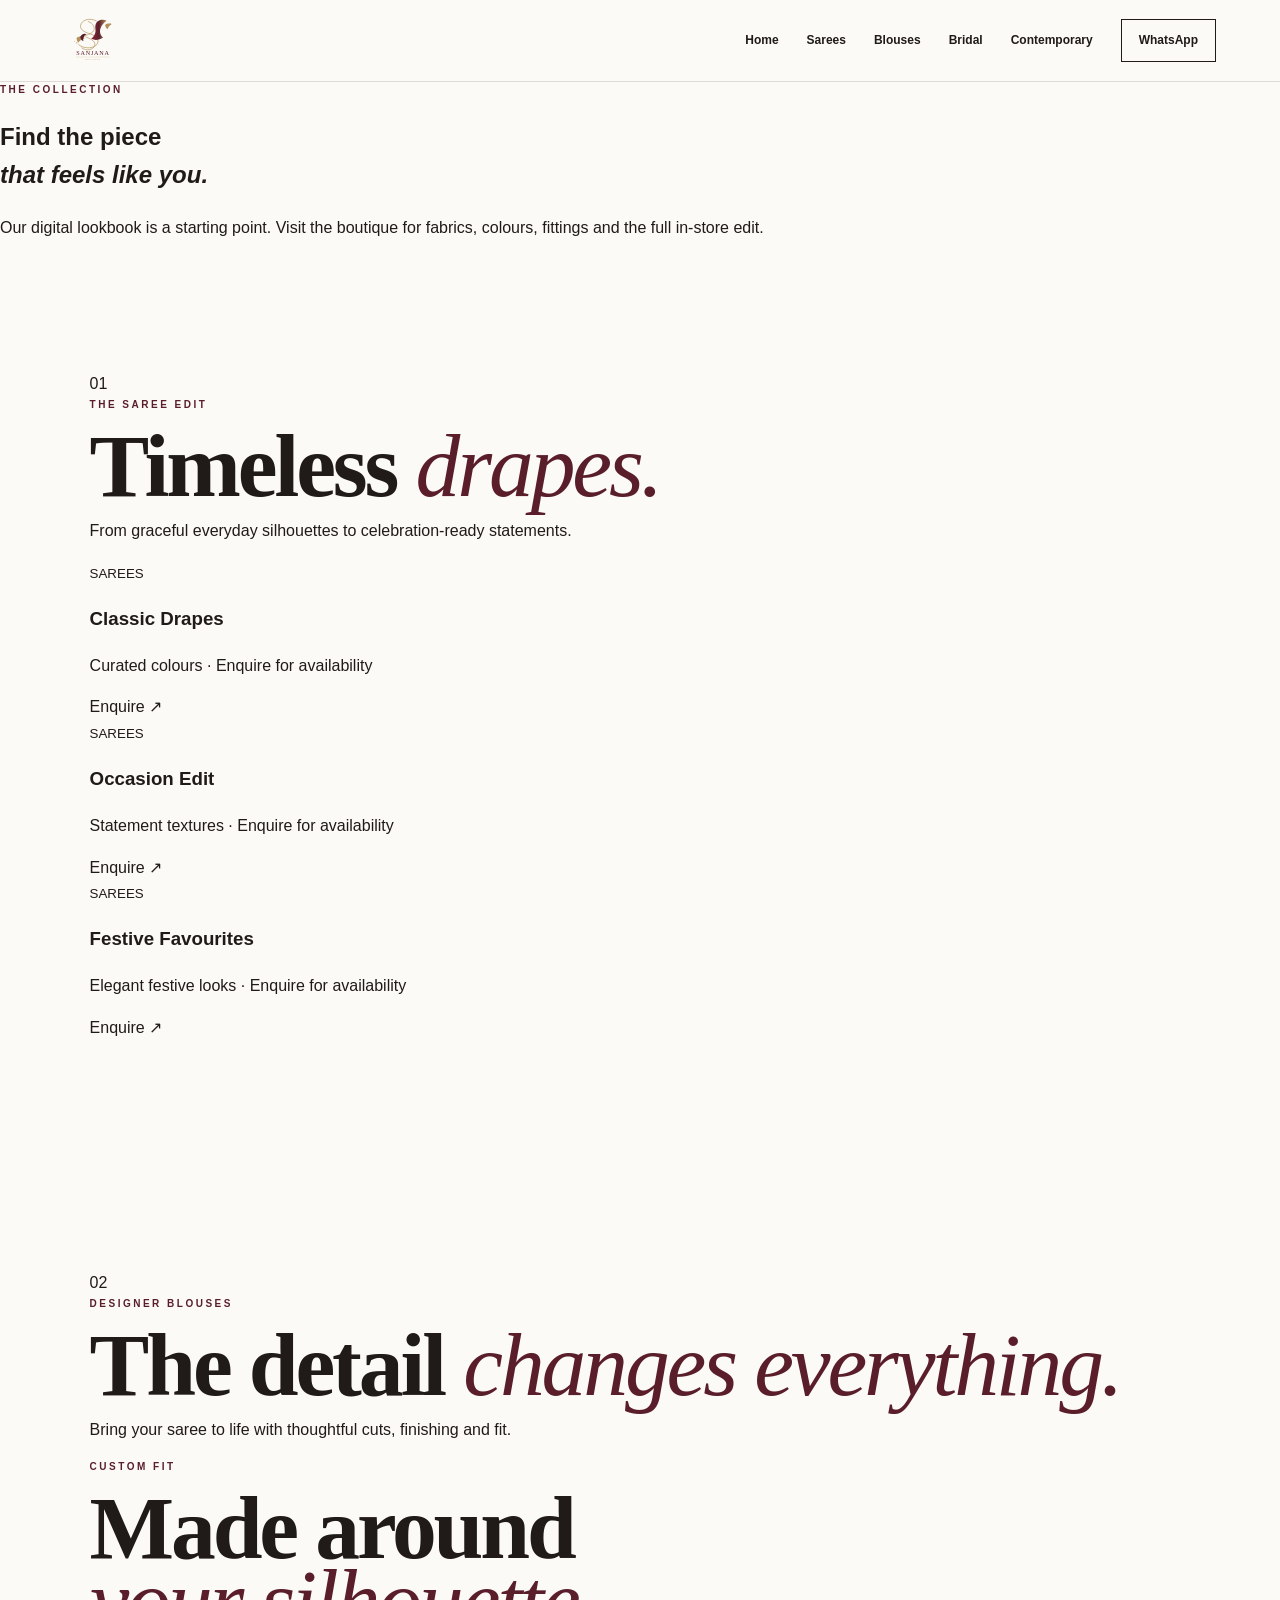
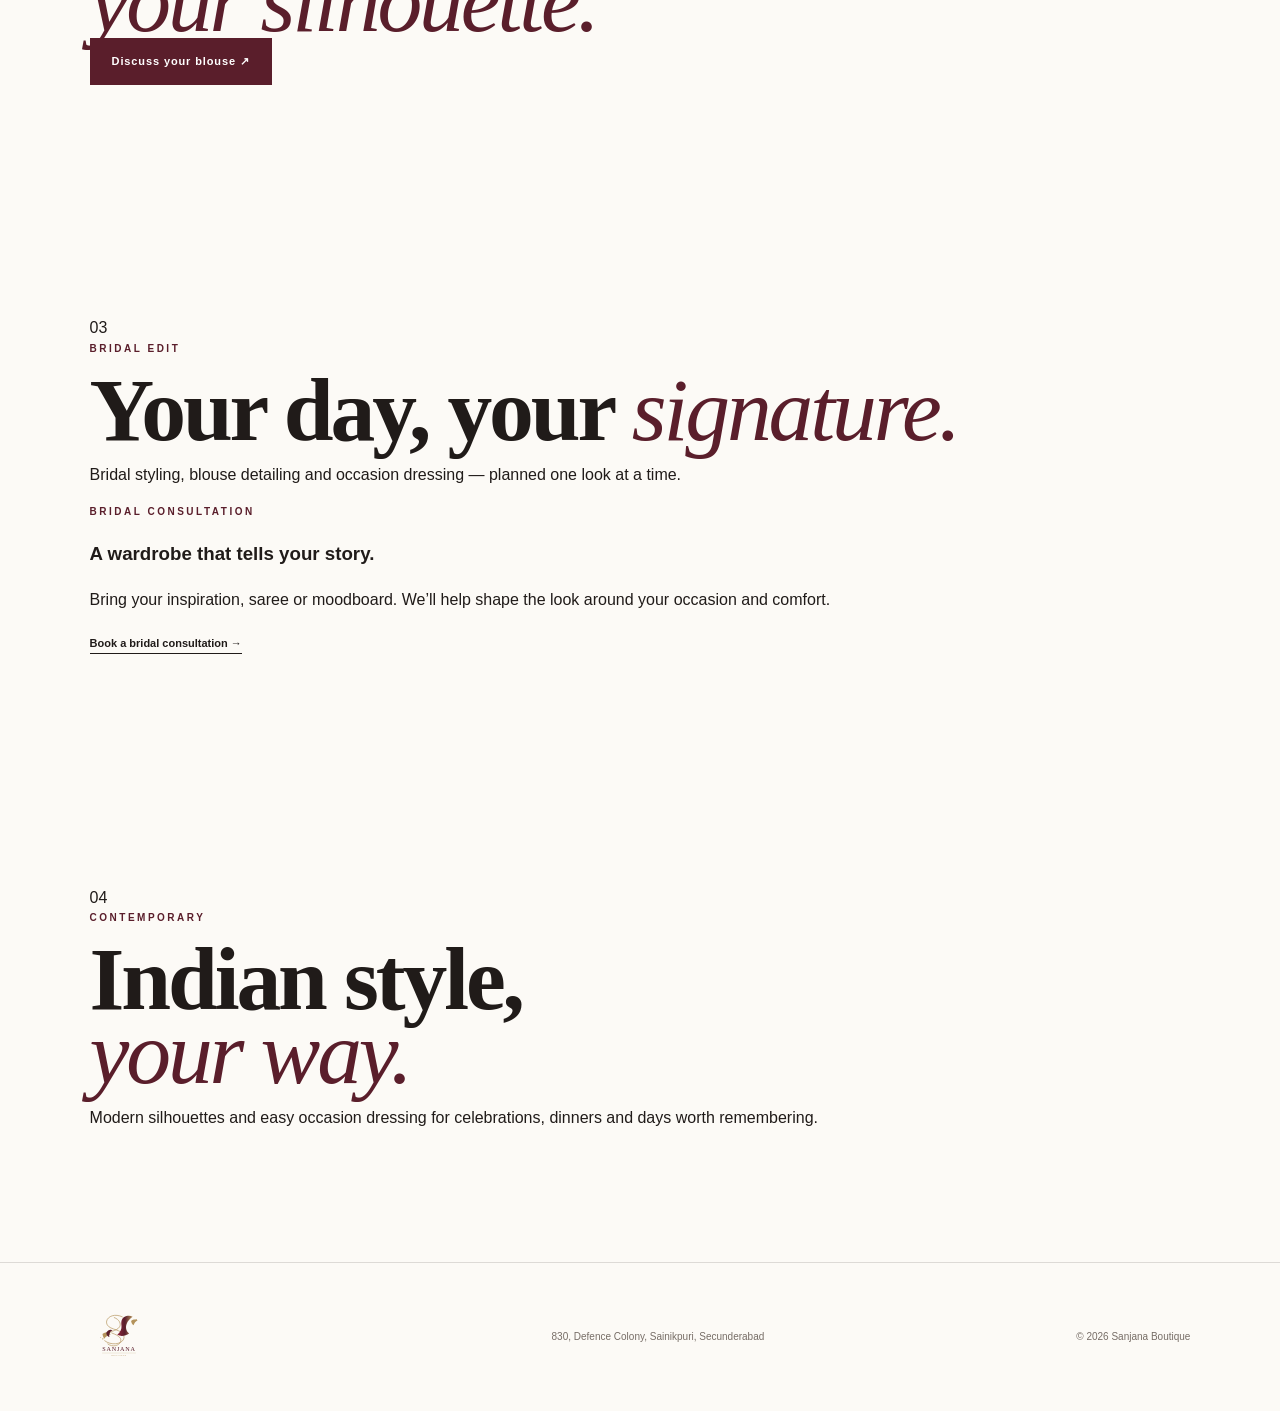
==== collections.html @ 06085d57 "Add Sanjana Boutique collections.html" ====
<!doctype html><html lang="en"><head><meta charset="UTF-8"><meta name="viewport" content="width=device-width,initial-scale=1"><meta name="description" content="Explore the Sanjana Boutique collection — sarees, designer blouses, bridal edits and contemporary Indian fashion in Sainikpuri, Secunderabad."><title>Collections | Sanjana Boutique</title><link rel="stylesheet" href="style.css"></head><body>
<header class="site-header"><a class="brand" href="index.html"><img class="brand-logo" src="assets/sanjana-logo.svg" alt="Sanjana Boutique logo"></a><button class="menu-toggle" aria-label="Open menu" aria-expanded="false"><span></span><span></span></button><nav class="nav"><a href="index.html">Home</a><a href="#sarees">Sarees</a><a href="#blouses">Blouses</a><a href="#bridal">Bridal</a><a href="#contemporary">Contemporary</a><a class="nav-cta" href="index.html#contact">WhatsApp</a></nav></header>
<main><section class="page-hero"><p class="eyebrow">THE COLLECTION</p><h1>Find the piece<br><em>that feels like you.</em></h1><p>Our digital lookbook is a starting point. Visit the boutique for fabrics, colours, fittings and the full in-store edit.</p></section>
<section class="catalog-section section" id="sarees"><div class="catalog-heading"><span>01</span><div><p class="eyebrow">THE SAREE EDIT</p><h2>Timeless <em>drapes.</em></h2><p>From graceful everyday silhouettes to celebration-ready statements.</p></div></div><div class="product-grid"><article class="product-card visual-1"><div class="product-art"></div><div><small>SAREES</small><h3>Classic Drapes</h3><p>Curated colours · Enquire for availability</p></div><a href="https://wa.me/917989575937?text=Hi%20Sanjana%20Boutique%2C%20I%27d%20like%20to%20explore%20the%20saree%20collection." target="_blank">Enquire ↗</a></article><article class="product-card visual-2"><div class="product-art"></div><div><small>SAREES</small><h3>Occasion Edit</h3><p>Statement textures · Enquire for availability</p></div><a href="https://wa.me/917989575937?text=Hi%20Sanjana%20Boutique%2C%20I%27d%20like%20to%20explore%20the%20occasion%20saree%20collection." target="_blank">Enquire ↗</a></article><article class="product-card visual-3"><div class="product-art"></div><div><small>SAREES</small><h3>Festive Favourites</h3><p>Elegant festive looks · Enquire for availability</p></div><a href="https://wa.me/917989575937?text=Hi%20Sanjana%20Boutique%2C%20I%27d%20like%20to%20explore%20festive%20sarees." target="_blank">Enquire ↗</a></article></div></section>
<section class="catalog-section section alt" id="blouses"><div class="catalog-heading"><span>02</span><div><p class="eyebrow">DESIGNER BLOUSES</p><h2>The detail <em>changes everything.</em></h2><p>Bring your saree to life with thoughtful cuts, finishing and fit.</p></div></div><div class="feature-banner blouse-banner"><div><p class="eyebrow">CUSTOM FIT</p><h2>Made around<br><em>your silhouette.</em></h2><a class="button button-dark" href="https://wa.me/917989575937?text=Hi%20Sanjana%20Boutique%2C%20I%27d%20like%20to%20discuss%20a%20custom%20blouse." target="_blank">Discuss your blouse ↗</a></div></div></section>
<section class="catalog-section section" id="bridal"><div class="catalog-heading"><span>03</span><div><p class="eyebrow">BRIDAL EDIT</p><h2>Your day, your <em>signature.</em></h2><p>Bridal styling, blouse detailing and occasion dressing — planned one look at a time.</p></div></div><div class="bridal-panel"><div class="bridal-copy"><p class="eyebrow">BRIDAL CONSULTATION</p><h3>A wardrobe that tells your story.</h3><p>Bring your inspiration, saree or moodboard. We’ll help shape the look around your occasion and comfort.</p><a class="text-link" href="https://wa.me/917989575937?text=Hi%20Sanjana%20Boutique%2C%20I%27d%20like%20to%20book%20a%20bridal%20consultation." target="_blank">Book a bridal consultation →</a></div><div class="bridal-art"></div></div></section>
<section class="catalog-section section alt" id="contemporary"><div class="catalog-heading"><span>04</span><div><p class="eyebrow">CONTEMPORARY</p><h2>Indian style,<br><em>your way.</em></h2><p>Modern silhouettes and easy occasion dressing for celebrations, dinners and days worth remembering.</p></div></div></section></main>
<footer><div class="brand footer-brand"><img class="brand-logo" src="assets/sanjana-logo.svg" alt="Sanjana Boutique"></div><p>830, Defence Colony, Sainikpuri, Secunderabad</p><span>© 2026 Sanjana Boutique</span></footer><script src="script.js"></script></body></html>
---- style.css ----
:root{--ivory:#f7f1e8;--paper:#fcfaf6;--wine:#5a1e2b;--wine2:#7b3040;--ink:#201b19;--muted:#766d66;--gold:#b4935b;--line:rgba(32,27,25,.14);--serif:"Cormorant Garamond",Georgia,serif;--sans:"DM Sans",Arial,sans-serif}*{box-sizing:border-box}html{scroll-behavior:smooth}body{margin:0;background:var(--paper);color:var(--ink);font-family:var(--sans);line-height:1.6}a{text-decoration:none;color:inherit}.site-header{height:82px;padding:0 5vw;display:flex;align-items:center;justify-content:space-between;background:rgba(252,250,246,.94);border-bottom:1px solid var(--line);position:sticky;top:0;z-index:20;backdrop-filter:blur(14px)}.brand{display:flex;align-items:center;gap:11px}.brand-mark{width:39px;height:39px;border:1px solid var(--gold);border-radius:50%;display:grid;place-items:center;color:var(--wine);font:700 25px var(--serif);font-style:italic}.brand strong{display:block;font:700 23px var(--serif);line-height:.8}.brand small{display:block;letter-spacing:.27em;font-size:7px;margin-top:7px}.nav{display:flex;align-items:center;gap:28px;font-size:12px;font-weight:600}.nav a{transition:.2s}.nav a:hover{color:var(--wine2)}.nav-cta{border:1px solid var(--ink);padding:11px 17px}.menu-toggle{display:none;border:0;background:none}.hero{min-height:calc(100vh - 82px);padding:7vh 7vw;display:grid;grid-template-columns:1.02fr .98fr;align-items:center;gap:4vw;background:var(--ivory)}.eyebrow{font-size:10px;letter-spacing:.25em;font-weight:600;color:var(--wine);margin:0 0 16px}.hero h1,h2{font:600 clamp(55px,7vw,94px)/.82 var(--serif);letter-spacing:-.035em;margin:0}.hero h1 em,h2 em{color:var(--wine);font-weight:500}.hero-text{max-width:550px;color:var(--muted);font-size:15px;margin:30px 0}.hero-actions{display:flex;align-items:center;gap:27px}.button{display:inline-flex;align-items:center;justify-content:center;gap:20px;padding:15px 22px;font-size:11px;font-weight:600;letter-spacing:.08em}.button-dark{background:var(--wine);color:#fff}.button-light{background:#fff;color:var(--wine)}.text-link{font-size:11px;font-weight:600;border-bottom:1px solid var(--ink);padding-bottom:4px}.hero-art{height:min(680px,72vh);position:relative;display:grid;place-items:center}.arch{height:92%;width:min(430px,76%);background:linear-gradient(150deg,#d7c0a4,#eee1d0 55%,#a88067);border-radius:220px 220px 0 0;position:relative;overflow:hidden;box-shadow:0 35px 60px rgba(65,42,32,.14)}.arch-glow{position:absolute;inset:8% 10% 0;background:radial-gradient(circle at 50% 30%,#fff7ed,transparent 54%);opacity:.7}.fabric{position:absolute;bottom:-10%;width:65%;height:78%;border-radius:50% 50% 0 0;transform:rotate(10deg);opacity:.9}.fabric-one{left:-12%;background:linear-gradient(120deg,#63212e,#a34e5c 55%,#c48c75)}.fabric-two{right:-12%;background:linear-gradient(120deg,#d4ad65,#f2dfb4 48%,#a87948);transform:rotate(-12deg)}.flower{position:absolute;top:16%;left:47%;color:#fff8ed;font-size:40px;opacity:.7}.art-note{position:absolute;bottom:8%;right:0;font:italic 25px var(--serif);color:var(--wine);line-height:1.05}.marquee{height:58px;background:var(--wine);color:#f8efe4;display:flex;justify-content:center;align-items:center;gap:25px;font-size:9px;letter-spacing:.24em}.marquee i{color:var(--gold);font-style:normal}.section{padding:115px 7vw}.section-head{display:flex;justify-content:space-between;align-items:end;gap:60px;margin-bottom:52px}.section-head h2{font-size:clamp(50px,6vw,78px)}.section-intro{max-width:380px;color:var(--muted);font-size:13px;margin:0}.collection-grid{display:grid;grid-template-columns:1.2fr .8fr;grid-auto-rows:310px;gap:18px}.collection-card{position:relative;overflow:hidden;padding:29px;color:#fff;display:flex;align-items:end;justify-content:space-between;background-size:cover;isolation:isolate}.collection-card:before{content:"";position:absolute;inset:0;background:linear-gradient(0deg,rgba(25,16,13,.65),transparent 70%);z-index:-1}.collection-card:after{content:"";position:absolute;inset:0;z-index:-2;transition:transform .5s}.collection-card:hover:after{transform:scale(1.04)}.card-saree{grid-row:span 2;background:#b99d82}.card-saree:after{background:radial-gradient(circle at 50% 40%,#dbc6a9,#80614e 80%)}.card-blouse{background:#75404a}.card-blouse:after{background:linear-gradient(145deg,#a97968,#542631)}.card-bridal{background:#b68a4f}.card-bridal:after{background:radial-gradient(circle at 60% 30%,#e5c886,#876037)}.card-modern{background:#4c4742}.card-modern:after{background:linear-gradient(135deg,#81766b,#292522)}.collection-card span{font-size:9px;letter-spacing:.2em;opacity:.8}.collection-card h3{font:600 40px var(--serif);margin:8px 0 0}.collection-card p{font-size:11px;margin:0;opacity:.8}.collection-card b{font:400 24px var(--serif)}.story{background:var(--ivory);display:grid;grid-template-columns:1fr 1fr;gap:10vw;align-items:center}.story-visual{height:560px;display:grid;place-items:center}.story-frame{width:76%;height:88%;border:1px solid var(--gold);background:linear-gradient(145deg,#d2b79b,#f1e1ce 55%,#8e6957);position:relative;display:grid;place-items:center;box-shadow:20px 25px 0 rgba(90,30,43,.07)}.story-frame span{font:italic 130px var(--serif);color:rgba(255,255,255,.72)}.story-frame small{position:absolute;bottom:20px;letter-spacing:.22em;font-size:7px}.story-copy p:not(.eyebrow){color:var(--muted);font-size:14px;max-width:500px}.story-copy .text-link{display:inline-block;margin-top:18px}.services{background:var(--paper)}.service-grid{display:grid;grid-template-columns:repeat(3,1fr);border-top:1px solid var(--line)}.service-grid article{padding:36px 30px 20px 0;border-right:1px solid var(--line);min-height:260px}.service-grid article:not(:first-child){padding-left:30px}.service-grid article:last-child{border-right:0}.service-grid span{font-size:9px;letter-spacing:.2em;color:var(--gold)}.service-grid h3{font:600 35px var(--serif);margin:30px 0 12px}.service-grid p{color:var(--muted);font-size:13px;max-width:330px}.gallery{background:var(--ivory)}.gallery-grid{display:grid;grid-template-columns:1.15fr .85fr .85fr;grid-template-rows:245px 245px;gap:15px}.gallery-tile{position:relative;display:flex;align-items:end;padding:24px;color:#fff;overflow:hidden}.gallery-tile:before{content:"";position:absolute;inset:0;transition:transform .6s}.gallery-tile:hover:before{transform:scale(1.05)}.gallery-tile span{position:relative;z-index:1;font:600 25px/.9 var(--serif);letter-spacing:.03em}.tall{grid-row:span 2;background:#a7886c}.tall:before{background:linear-gradient(145deg,#bfa78e,#674e42)}.warm{background:#a66d59}.warm:before{background:radial-gradient(circle at 65% 25%,#d9bca3,#7b493f)}.dark{background:#51443e}.dark:before{background:linear-gradient(135deg,#85766b,#292521)}.light{background:#cbbca4}.light:before{background:linear-gradient(135deg,#eee1ce,#9d8067)}.contact{background:var(--wine);color:#fff}.contact-inner{display:grid;grid-template-columns:1fr 1fr;gap:12vw}.contact h2 em{color:#d8b878}.contact .eyebrow{color:#d8b878}.contact-copy{max-width:460px;color:rgba(255,255,255,.7);font-size:14px;margin-top:30px}.contact-details{border-top:1px solid rgba(255,255,255,.25)}.contact-details>div{padding:20px 0;border-bottom:1px solid rgba(255,255,255,.18)}.contact-details small{display:block;color:#d8b878;font-size:8px;letter-spacing:.2em;margin-bottom:5px}.contact-details a,.contact-details p{font-size:14px;margin:0}.contact-details .button{margin-top:28px}footer{padding:45px 7vw;display:flex;align-items:center;justify-content:space-between;gap:20px;border-top:1px solid var(--line);font-size:10px;color:var(--muted)}footer p{margin:0}.footer-brand{color:var(--ink)}@media(max-width:800px){.site-header{height:70px}.menu-toggle{display:flex;flex-direction:column;gap:5px}.menu-toggle span{width:24px;height:1px;background:var(--ink)}.nav{position:absolute;top:70px;left:0;right:0;padding:22px 7vw;display:none;flex-direction:column;align-items:flex-start;background:var(--paper);border-bottom:1px solid var(--line)}.nav.open{display:flex}.hero{grid-template-columns:1fr;padding:65px 7vw 40px;min-height:auto}.hero h1{font-size:59px}.hero-art{height:470px}.arch{height:95%;width:75%}.section{padding:78px 7vw}.section-head{display:block;margin-bottom:35px}.section-intro{margin-top:20px}.collection-grid{grid-template-columns:1fr;grid-auto-rows:290px}.card-saree{grid-row:span 1}.story{grid-template-columns:1fr;gap:35px}.story-visual{height:410px}.story-frame{height:90%}.service-grid{grid-template-columns:1fr}.service-grid article,.service-grid article:not(:first-child){padding:28px 0;border-right:0;border-bottom:1px solid var(--line)}.gallery-grid{grid-template-columns:1fr 1fr;grid-template-rows:220px 220px}.tall{grid-row:span 2}.contact-inner{grid-template-columns:1fr;gap:45px}.marquee{overflow:hidden;white-space:nowrap;justify-content:flex-start;padding-left:7vw}.marquee span:nth-of-type(n+2),.marquee i:nth-of-type(n+2){display:none}footer{flex-direction:column;align-items:flex-start}}.brand-logo{width:150px;height:58px;object-fit:contain;object-position:left center}.map-link{display:inline-block;margin-top:8px;color:#d8b878!important;font-size:11px!important}.contact-details p{line-height:1.8}@media(max-width:800px){.brand-logo{width:130px;height:52px}}
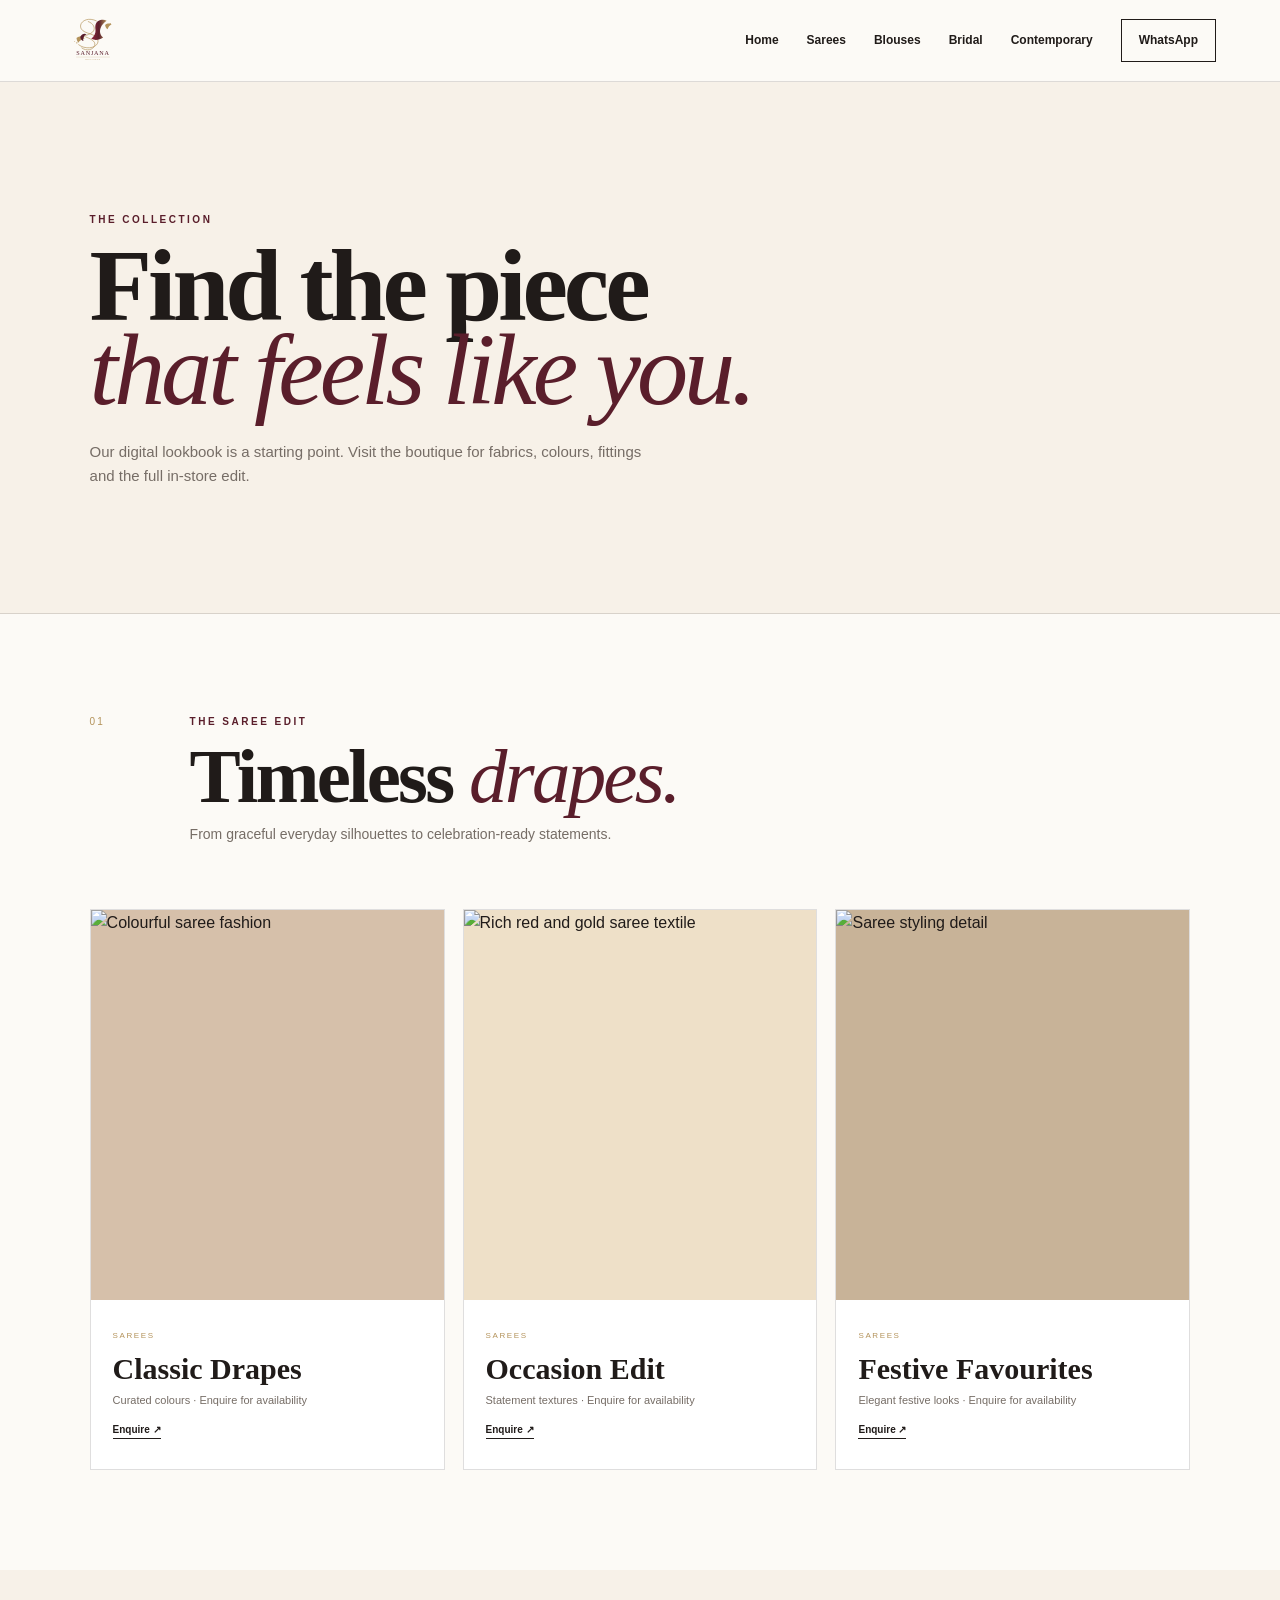
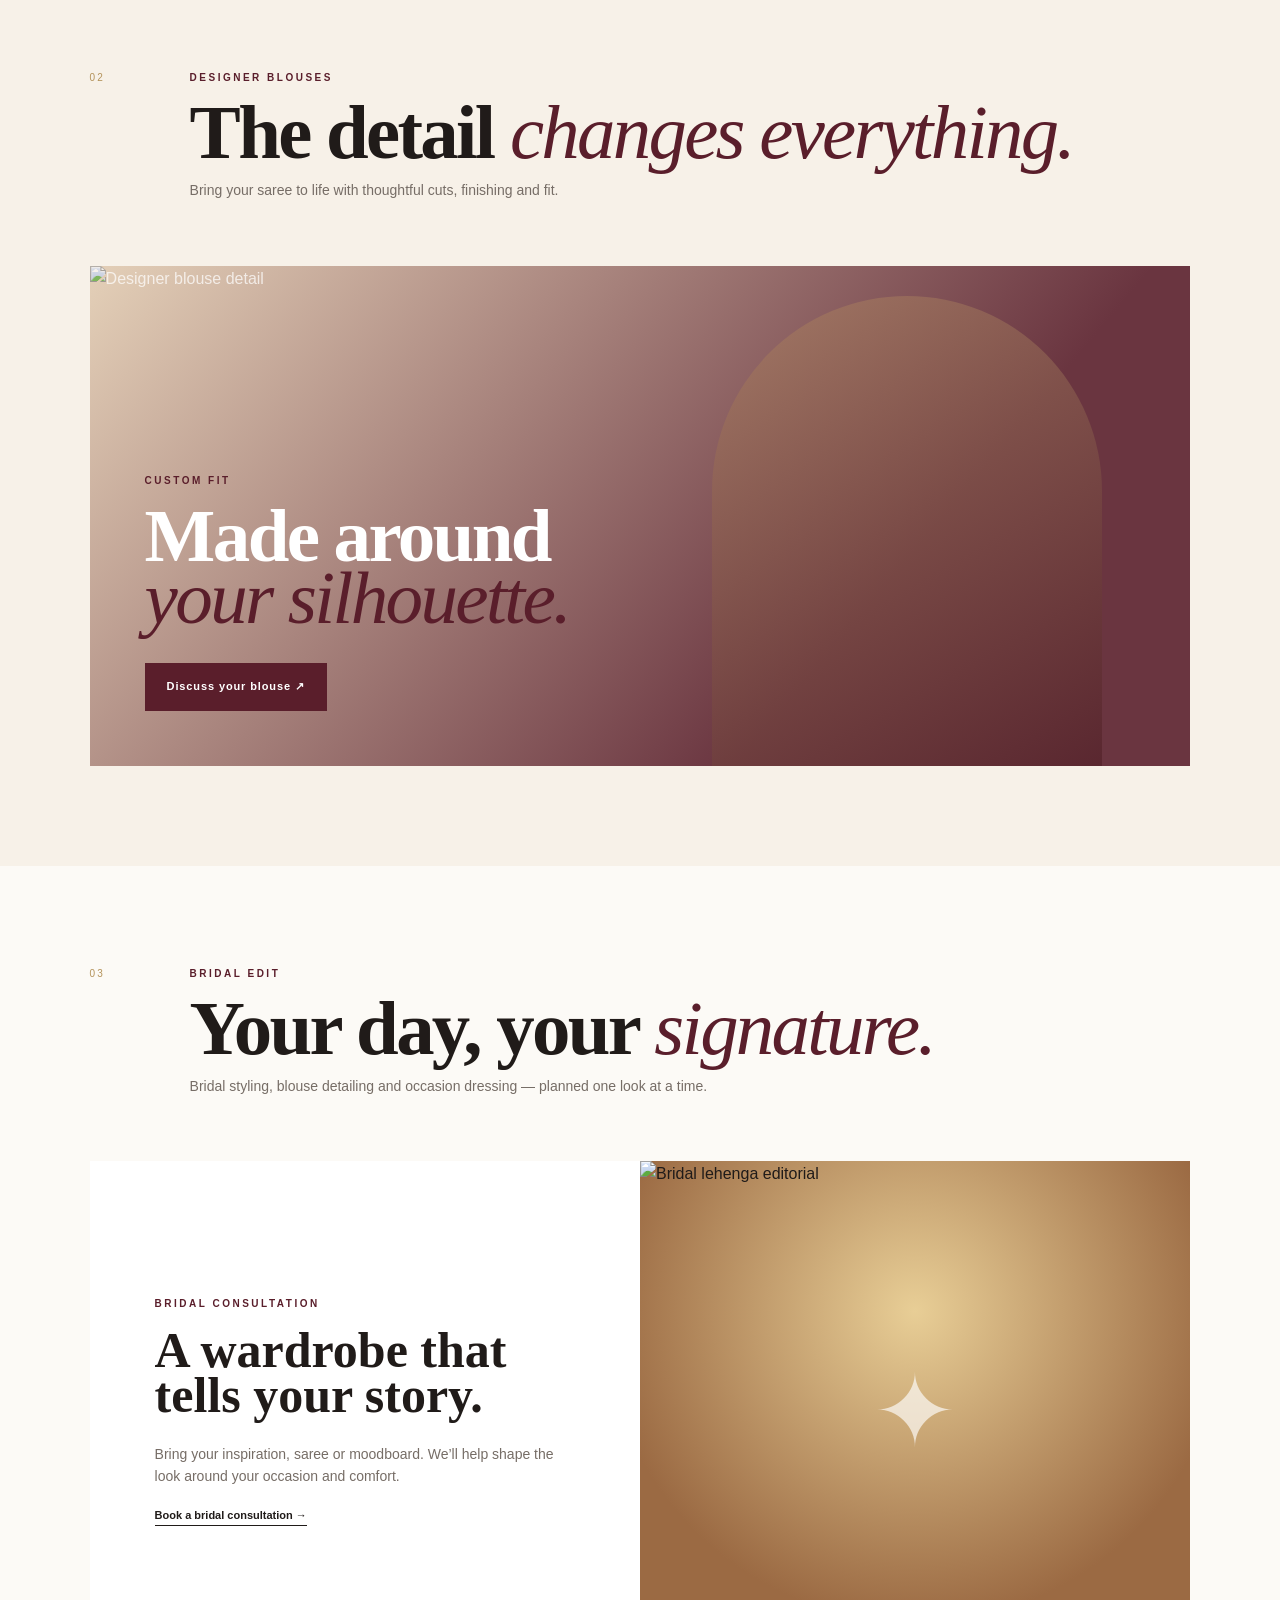
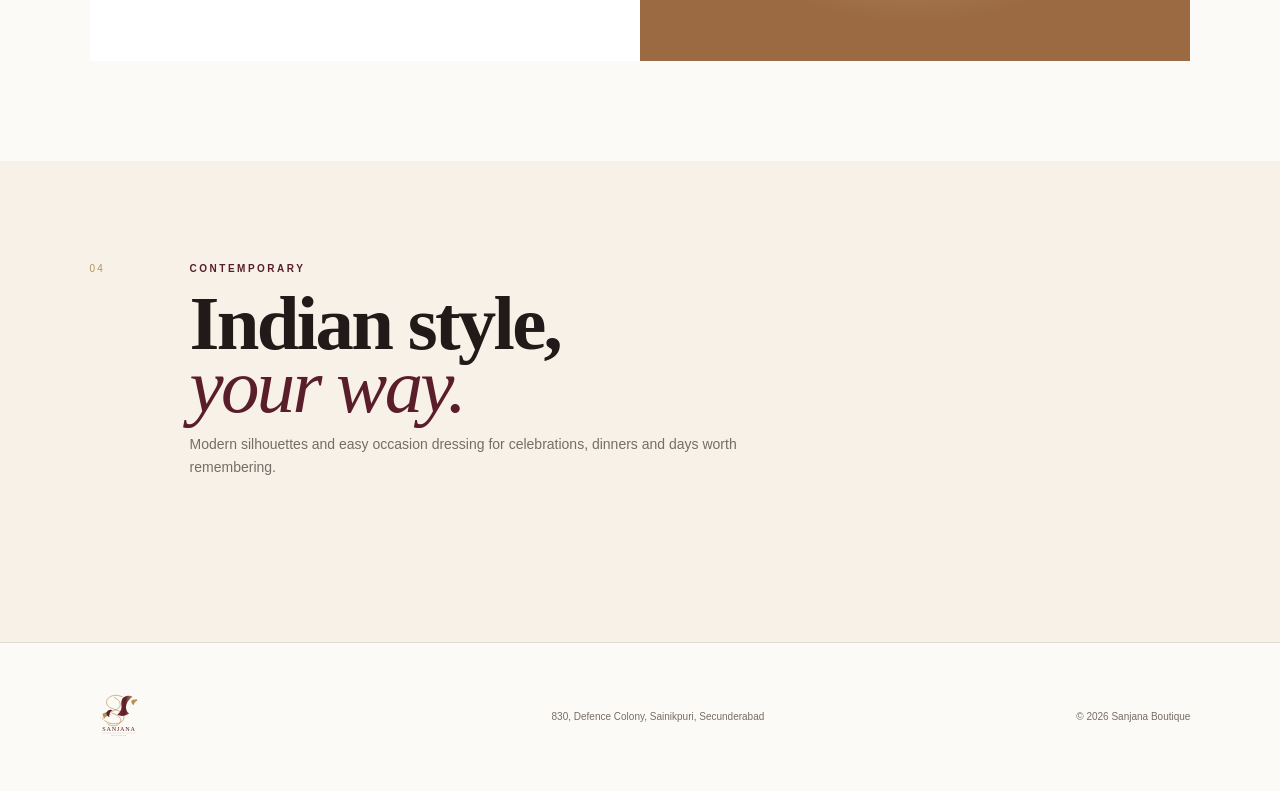
==== commit df4bfcd2: "Add real fashion imagery to collections" ====
--- a/collections.html
+++ b/collections.html
@@ -1,8 +1,8 @@
-<!doctype html><html lang="en"><head><meta charset="UTF-8"><meta name="viewport" content="width=device-width,initial-scale=1"><meta name="description" content="Explore the Sanjana Boutique collection — sarees, designer blouses, bridal edits and contemporary Indian fashion in Sainikpuri, Secunderabad."><title>Collections | Sanjana Boutique</title><link rel="stylesheet" href="style.css"></head><body>
+<!doctype html><html lang="en"><head><meta charset="UTF-8"><meta name="viewport" content="width=device-width,initial-scale=1"><meta name="description" content="Explore the Sanjana Boutique collection — sarees, designer blouses, bridal edits and contemporary Indian fashion in Sainikpuri, Secunderabad."><title>Collections | Sanjana Boutique</title><link rel="icon" href="assets/favicon.svg" type="image/svg+xml"><meta property="og:image" content="https://1996kadalijohn.github.io/sanjana-boutique/assets/og-image.svg"><link rel="stylesheet" href="style.css"></head><body>
 <header class="site-header"><a class="brand" href="index.html"><img class="brand-logo" src="assets/sanjana-logo.svg" alt="Sanjana Boutique logo"></a><button class="menu-toggle" aria-label="Open menu" aria-expanded="false"><span></span><span></span></button><nav class="nav"><a href="index.html">Home</a><a href="#sarees">Sarees</a><a href="#blouses">Blouses</a><a href="#bridal">Bridal</a><a href="#contemporary">Contemporary</a><a class="nav-cta" href="index.html#contact">WhatsApp</a></nav></header>
 <main><section class="page-hero"><p class="eyebrow">THE COLLECTION</p><h1>Find the piece<br><em>that feels like you.</em></h1><p>Our digital lookbook is a starting point. Visit the boutique for fabrics, colours, fittings and the full in-store edit.</p></section>
-<section class="catalog-section section" id="sarees"><div class="catalog-heading"><span>01</span><div><p class="eyebrow">THE SAREE EDIT</p><h2>Timeless <em>drapes.</em></h2><p>From graceful everyday silhouettes to celebration-ready statements.</p></div></div><div class="product-grid"><article class="product-card visual-1"><div class="product-art"></div><div><small>SAREES</small><h3>Classic Drapes</h3><p>Curated colours · Enquire for availability</p></div><a href="https://wa.me/917989575937?text=Hi%20Sanjana%20Boutique%2C%20I%27d%20like%20to%20explore%20the%20saree%20collection." target="_blank">Enquire ↗</a></article><article class="product-card visual-2"><div class="product-art"></div><div><small>SAREES</small><h3>Occasion Edit</h3><p>Statement textures · Enquire for availability</p></div><a href="https://wa.me/917989575937?text=Hi%20Sanjana%20Boutique%2C%20I%27d%20like%20to%20explore%20the%20occasion%20saree%20collection." target="_blank">Enquire ↗</a></article><article class="product-card visual-3"><div class="product-art"></div><div><small>SAREES</small><h3>Festive Favourites</h3><p>Elegant festive looks · Enquire for availability</p></div><a href="https://wa.me/917989575937?text=Hi%20Sanjana%20Boutique%2C%20I%27d%20like%20to%20explore%20festive%20sarees." target="_blank">Enquire ↗</a></article></div></section>
-<section class="catalog-section section alt" id="blouses"><div class="catalog-heading"><span>02</span><div><p class="eyebrow">DESIGNER BLOUSES</p><h2>The detail <em>changes everything.</em></h2><p>Bring your saree to life with thoughtful cuts, finishing and fit.</p></div></div><div class="feature-banner blouse-banner"><div><p class="eyebrow">CUSTOM FIT</p><h2>Made around<br><em>your silhouette.</em></h2><a class="button button-dark" href="https://wa.me/917989575937?text=Hi%20Sanjana%20Boutique%2C%20I%27d%20like%20to%20discuss%20a%20custom%20blouse." target="_blank">Discuss your blouse ↗</a></div></div></section>
-<section class="catalog-section section" id="bridal"><div class="catalog-heading"><span>03</span><div><p class="eyebrow">BRIDAL EDIT</p><h2>Your day, your <em>signature.</em></h2><p>Bridal styling, blouse detailing and occasion dressing — planned one look at a time.</p></div></div><div class="bridal-panel"><div class="bridal-copy"><p class="eyebrow">BRIDAL CONSULTATION</p><h3>A wardrobe that tells your story.</h3><p>Bring your inspiration, saree or moodboard. We’ll help shape the look around your occasion and comfort.</p><a class="text-link" href="https://wa.me/917989575937?text=Hi%20Sanjana%20Boutique%2C%20I%27d%20like%20to%20book%20a%20bridal%20consultation." target="_blank">Book a bridal consultation →</a></div><div class="bridal-art"></div></div></section>
+<section class="catalog-section section" id="sarees"><div class="catalog-heading"><span>01</span><div><p class="eyebrow">THE SAREE EDIT</p><h2>Timeless <em>drapes.</em></h2><p>From graceful everyday silhouettes to celebration-ready statements.</p></div></div><div class="product-grid"><article class="product-card visual-1"><div class="product-art"><img src="https://images.pexels.com/photos/35399676/pexels-photo-35399676.jpeg?cs=srgb&dl=pexels-hitesh-kasat-2158472306-35399676.jpg&fm=jpg" alt="Colourful saree fashion" loading="lazy"></div><div><small>SAREES</small><h3>Classic Drapes</h3><p>Curated colours · Enquire for availability</p></div><a href="https://wa.me/917989575937?text=Hi%20Sanjana%20Boutique%2C%20I%27d%20like%20to%20explore%20the%20saree%20collection." target="_blank">Enquire ↗</a></article><article class="product-card visual-2"><div class="product-art"><img src="https://images.pexels.com/photos/5439054/pexels-photo-5439054.jpeg?cs=srgb&dl=pexels-atulchoudharya9-5439054.jpg&fm=jpg" alt="Rich red and gold saree textile" loading="lazy"></div><div><small>SAREES</small><h3>Occasion Edit</h3><p>Statement textures · Enquire for availability</p></div><a href="https://wa.me/917989575937?text=Hi%20Sanjana%20Boutique%2C%20I%27d%20like%20to%20explore%20the%20occasion%20saree%20collection." target="_blank">Enquire ↗</a></article><article class="product-card visual-3"><div class="product-art"><img src="https://images.pexels.com/photos/28752502/pexels-photo-28752502.jpeg?cs=srgb&dl=pexels-adarsh-mp-28752502.jpg&fm=jpg" alt="Saree styling detail" loading="lazy"></div><div><small>SAREES</small><h3>Festive Favourites</h3><p>Elegant festive looks · Enquire for availability</p></div><a href="https://wa.me/917989575937?text=Hi%20Sanjana%20Boutique%2C%20I%27d%20like%20to%20explore%20festive%20sarees." target="_blank">Enquire ↗</a></article></div></section>
+<section class="catalog-section section alt" id="blouses"><div class="catalog-heading"><span>02</span><div><p class="eyebrow">DESIGNER BLOUSES</p><h2>The detail <em>changes everything.</em></h2><p>Bring your saree to life with thoughtful cuts, finishing and fit.</p></div></div><div class="feature-banner blouse-banner"><img class="feature-photo" src="https://images.pexels.com/photos/35399684/pexels-photo-35399684.jpeg?cs=srgb&dl=pexels-hitesh-kasat-2158472306-35399684.jpg&fm=jpg" alt="Designer blouse detail" loading="lazy"><div><p class="eyebrow">CUSTOM FIT</p><h2>Made around<br><em>your silhouette.</em></h2><a class="button button-dark" href="https://wa.me/917989575937?text=Hi%20Sanjana%20Boutique%2C%20I%27d%20like%20to%20discuss%20a%20custom%20blouse." target="_blank">Discuss your blouse ↗</a></div></div></section>
+<section class="catalog-section section" id="bridal"><div class="catalog-heading"><span>03</span><div><p class="eyebrow">BRIDAL EDIT</p><h2>Your day, your <em>signature.</em></h2><p>Bridal styling, blouse detailing and occasion dressing — planned one look at a time.</p></div></div><div class="bridal-panel"><div class="bridal-copy"><p class="eyebrow">BRIDAL CONSULTATION</p><h3>A wardrobe that tells your story.</h3><p>Bring your inspiration, saree or moodboard. We’ll help shape the look around your occasion and comfort.</p><a class="text-link" href="https://wa.me/917989575937?text=Hi%20Sanjana%20Boutique%2C%20I%27d%20like%20to%20book%20a%20bridal%20consultation." target="_blank">Book a bridal consultation →</a></div><div class="bridal-art"><img src="https://images.pexels.com/photos/38857427/pexels-photo-38857427.jpeg?cs=srgb&dl=pexels-photo-angle-2153348026-38857427.jpg&fm=jpg" alt="Bridal lehenga editorial" loading="lazy"></div></div></section>
 <section class="catalog-section section alt" id="contemporary"><div class="catalog-heading"><span>04</span><div><p class="eyebrow">CONTEMPORARY</p><h2>Indian style,<br><em>your way.</em></h2><p>Modern silhouettes and easy occasion dressing for celebrations, dinners and days worth remembering.</p></div></div></section></main>
-<footer><div class="brand footer-brand"><img class="brand-logo" src="assets/sanjana-logo.svg" alt="Sanjana Boutique"></div><p>830, Defence Colony, Sainikpuri, Secunderabad</p><span>© 2026 Sanjana Boutique</span></footer><script src="script.js"></script></body></html>+<footer><div class="brand footer-brand"><img class="brand-logo" src="assets/sanjana-logo.svg" alt="Sanjana Boutique"></div><p>830, Defence Colony, Sainikpuri, Secunderabad</p><span>© 2026 Sanjana Boutique</span></footer><script src="script.js"></script></body></html><style>.product-art img,.feature-photo,.bridal-art img{width:100%;height:100%;object-fit:cover;display:block}.product-art:after{display:none}.feature-photo{position:absolute;inset:0;opacity:.72}.feature-banner:after{z-index:1}.feature-banner>div{z-index:2}.bridal-art img{min-height:100%;filter:saturate(.9)}.bridal-art:after{z-index:2}</style>
--- a/style.css
+++ b/style.css
@@ -1 +1,5 @@
-:root{--ivory:#f7f1e8;--paper:#fcfaf6;--wine:#5a1e2b;--wine2:#7b3040;--ink:#201b19;--muted:#766d66;--gold:#b4935b;--line:rgba(32,27,25,.14);--serif:"Cormorant Garamond",Georgia,serif;--sans:"DM Sans",Arial,sans-serif}*{box-sizing:border-box}html{scroll-behavior:smooth}body{margin:0;background:var(--paper);color:var(--ink);font-family:var(--sans);line-height:1.6}a{text-decoration:none;color:inherit}.site-header{height:82px;padding:0 5vw;display:flex;align-items:center;justify-content:space-between;background:rgba(252,250,246,.94);border-bottom:1px solid var(--line);position:sticky;top:0;z-index:20;backdrop-filter:blur(14px)}.brand{display:flex;align-items:center;gap:11px}.brand-mark{width:39px;height:39px;border:1px solid var(--gold);border-radius:50%;display:grid;place-items:center;color:var(--wine);font:700 25px var(--serif);font-style:italic}.brand strong{display:block;font:700 23px var(--serif);line-height:.8}.brand small{display:block;letter-spacing:.27em;font-size:7px;margin-top:7px}.nav{display:flex;align-items:center;gap:28px;font-size:12px;font-weight:600}.nav a{transition:.2s}.nav a:hover{color:var(--wine2)}.nav-cta{border:1px solid var(--ink);padding:11px 17px}.menu-toggle{display:none;border:0;background:none}.hero{min-height:calc(100vh - 82px);padding:7vh 7vw;display:grid;grid-template-columns:1.02fr .98fr;align-items:center;gap:4vw;background:var(--ivory)}.eyebrow{font-size:10px;letter-spacing:.25em;font-weight:600;color:var(--wine);margin:0 0 16px}.hero h1,h2{font:600 clamp(55px,7vw,94px)/.82 var(--serif);letter-spacing:-.035em;margin:0}.hero h1 em,h2 em{color:var(--wine);font-weight:500}.hero-text{max-width:550px;color:var(--muted);font-size:15px;margin:30px 0}.hero-actions{display:flex;align-items:center;gap:27px}.button{display:inline-flex;align-items:center;justify-content:center;gap:20px;padding:15px 22px;font-size:11px;font-weight:600;letter-spacing:.08em}.button-dark{background:var(--wine);color:#fff}.button-light{background:#fff;color:var(--wine)}.text-link{font-size:11px;font-weight:600;border-bottom:1px solid var(--ink);padding-bottom:4px}.hero-art{height:min(680px,72vh);position:relative;display:grid;place-items:center}.arch{height:92%;width:min(430px,76%);background:linear-gradient(150deg,#d7c0a4,#eee1d0 55%,#a88067);border-radius:220px 220px 0 0;position:relative;overflow:hidden;box-shadow:0 35px 60px rgba(65,42,32,.14)}.arch-glow{position:absolute;inset:8% 10% 0;background:radial-gradient(circle at 50% 30%,#fff7ed,transparent 54%);opacity:.7}.fabric{position:absolute;bottom:-10%;width:65%;height:78%;border-radius:50% 50% 0 0;transform:rotate(10deg);opacity:.9}.fabric-one{left:-12%;background:linear-gradient(120deg,#63212e,#a34e5c 55%,#c48c75)}.fabric-two{right:-12%;background:linear-gradient(120deg,#d4ad65,#f2dfb4 48%,#a87948);transform:rotate(-12deg)}.flower{position:absolute;top:16%;left:47%;color:#fff8ed;font-size:40px;opacity:.7}.art-note{position:absolute;bottom:8%;right:0;font:italic 25px var(--serif);color:var(--wine);line-height:1.05}.marquee{height:58px;background:var(--wine);color:#f8efe4;display:flex;justify-content:center;align-items:center;gap:25px;font-size:9px;letter-spacing:.24em}.marquee i{color:var(--gold);font-style:normal}.section{padding:115px 7vw}.section-head{display:flex;justify-content:space-between;align-items:end;gap:60px;margin-bottom:52px}.section-head h2{font-size:clamp(50px,6vw,78px)}.section-intro{max-width:380px;color:var(--muted);font-size:13px;margin:0}.collection-grid{display:grid;grid-template-columns:1.2fr .8fr;grid-auto-rows:310px;gap:18px}.collection-card{position:relative;overflow:hidden;padding:29px;color:#fff;display:flex;align-items:end;justify-content:space-between;background-size:cover;isolation:isolate}.collection-card:before{content:"";position:absolute;inset:0;background:linear-gradient(0deg,rgba(25,16,13,.65),transparent 70%);z-index:-1}.collection-card:after{content:"";position:absolute;inset:0;z-index:-2;transition:transform .5s}.collection-card:hover:after{transform:scale(1.04)}.card-saree{grid-row:span 2;background:#b99d82}.card-saree:after{background:radial-gradient(circle at 50% 40%,#dbc6a9,#80614e 80%)}.card-blouse{background:#75404a}.card-blouse:after{background:linear-gradient(145deg,#a97968,#542631)}.card-bridal{background:#b68a4f}.card-bridal:after{background:radial-gradient(circle at 60% 30%,#e5c886,#876037)}.card-modern{background:#4c4742}.card-modern:after{background:linear-gradient(135deg,#81766b,#292522)}.collection-card span{font-size:9px;letter-spacing:.2em;opacity:.8}.collection-card h3{font:600 40px var(--serif);margin:8px 0 0}.collection-card p{font-size:11px;margin:0;opacity:.8}.collection-card b{font:400 24px var(--serif)}.story{background:var(--ivory);display:grid;grid-template-columns:1fr 1fr;gap:10vw;align-items:center}.story-visual{height:560px;display:grid;place-items:center}.story-frame{width:76%;height:88%;border:1px solid var(--gold);background:linear-gradient(145deg,#d2b79b,#f1e1ce 55%,#8e6957);position:relative;display:grid;place-items:center;box-shadow:20px 25px 0 rgba(90,30,43,.07)}.story-frame span{font:italic 130px var(--serif);color:rgba(255,255,255,.72)}.story-frame small{position:absolute;bottom:20px;letter-spacing:.22em;font-size:7px}.story-copy p:not(.eyebrow){color:var(--muted);font-size:14px;max-width:500px}.story-copy .text-link{display:inline-block;margin-top:18px}.services{background:var(--paper)}.service-grid{display:grid;grid-template-columns:repeat(3,1fr);border-top:1px solid var(--line)}.service-grid article{padding:36px 30px 20px 0;border-right:1px solid var(--line);min-height:260px}.service-grid article:not(:first-child){padding-left:30px}.service-grid article:last-child{border-right:0}.service-grid span{font-size:9px;letter-spacing:.2em;color:var(--gold)}.service-grid h3{font:600 35px var(--serif);margin:30px 0 12px}.service-grid p{color:var(--muted);font-size:13px;max-width:330px}.gallery{background:var(--ivory)}.gallery-grid{display:grid;grid-template-columns:1.15fr .85fr .85fr;grid-template-rows:245px 245px;gap:15px}.gallery-tile{position:relative;display:flex;align-items:end;padding:24px;color:#fff;overflow:hidden}.gallery-tile:before{content:"";position:absolute;inset:0;transition:transform .6s}.gallery-tile:hover:before{transform:scale(1.05)}.gallery-tile span{position:relative;z-index:1;font:600 25px/.9 var(--serif);letter-spacing:.03em}.tall{grid-row:span 2;background:#a7886c}.tall:before{background:linear-gradient(145deg,#bfa78e,#674e42)}.warm{background:#a66d59}.warm:before{background:radial-gradient(circle at 65% 25%,#d9bca3,#7b493f)}.dark{background:#51443e}.dark:before{background:linear-gradient(135deg,#85766b,#292521)}.light{background:#cbbca4}.light:before{background:linear-gradient(135deg,#eee1ce,#9d8067)}.contact{background:var(--wine);color:#fff}.contact-inner{display:grid;grid-template-columns:1fr 1fr;gap:12vw}.contact h2 em{color:#d8b878}.contact .eyebrow{color:#d8b878}.contact-copy{max-width:460px;color:rgba(255,255,255,.7);font-size:14px;margin-top:30px}.contact-details{border-top:1px solid rgba(255,255,255,.25)}.contact-details>div{padding:20px 0;border-bottom:1px solid rgba(255,255,255,.18)}.contact-details small{display:block;color:#d8b878;font-size:8px;letter-spacing:.2em;margin-bottom:5px}.contact-details a,.contact-details p{font-size:14px;margin:0}.contact-details .button{margin-top:28px}footer{padding:45px 7vw;display:flex;align-items:center;justify-content:space-between;gap:20px;border-top:1px solid var(--line);font-size:10px;color:var(--muted)}footer p{margin:0}.footer-brand{color:var(--ink)}@media(max-width:800px){.site-header{height:70px}.menu-toggle{display:flex;flex-direction:column;gap:5px}.menu-toggle span{width:24px;height:1px;background:var(--ink)}.nav{position:absolute;top:70px;left:0;right:0;padding:22px 7vw;display:none;flex-direction:column;align-items:flex-start;background:var(--paper);border-bottom:1px solid var(--line)}.nav.open{display:flex}.hero{grid-template-columns:1fr;padding:65px 7vw 40px;min-height:auto}.hero h1{font-size:59px}.hero-art{height:470px}.arch{height:95%;width:75%}.section{padding:78px 7vw}.section-head{display:block;margin-bottom:35px}.section-intro{margin-top:20px}.collection-grid{grid-template-columns:1fr;grid-auto-rows:290px}.card-saree{grid-row:span 1}.story{grid-template-columns:1fr;gap:35px}.story-visual{height:410px}.story-frame{height:90%}.service-grid{grid-template-columns:1fr}.service-grid article,.service-grid article:not(:first-child){padding:28px 0;border-right:0;border-bottom:1px solid var(--line)}.gallery-grid{grid-template-columns:1fr 1fr;grid-template-rows:220px 220px}.tall{grid-row:span 2}.contact-inner{grid-template-columns:1fr;gap:45px}.marquee{overflow:hidden;white-space:nowrap;justify-content:flex-start;padding-left:7vw}.marquee span:nth-of-type(n+2),.marquee i:nth-of-type(n+2){display:none}footer{flex-direction:column;align-items:flex-start}}.brand-logo{width:150px;height:58px;object-fit:contain;object-position:left center}.map-link{display:inline-block;margin-top:8px;color:#d8b878!important;font-size:11px!important}.contact-details p{line-height:1.8}@media(max-width:800px){.brand-logo{width:130px;height:52px}}+:root{--ivory:#f7f1e8;--paper:#fcfaf6;--wine:#5a1e2b;--wine2:#7b3040;--ink:#201b19;--muted:#766d66;--gold:#b4935b;--line:rgba(32,27,25,.14);--serif:"Cormorant Garamond",Georgia,serif;--sans:"DM Sans",Arial,sans-serif}*{box-sizing:border-box}html{scroll-behavior:smooth}body{margin:0;background:var(--paper);color:var(--ink);font-family:var(--sans);line-height:1.6}a{text-decoration:none;color:inherit}.site-header{height:82px;padding:0 5vw;display:flex;align-items:center;justify-content:space-between;background:rgba(252,250,246,.94);border-bottom:1px solid var(--line);position:sticky;top:0;z-index:20;backdrop-filter:blur(14px)}.brand{display:flex;align-items:center;gap:11px}.brand-mark{width:39px;height:39px;border:1px solid var(--gold);border-radius:50%;display:grid;place-items:center;color:var(--wine);font:700 25px var(--serif);font-style:italic}.brand strong{display:block;font:700 23px var(--serif);line-height:.8}.brand small{display:block;letter-spacing:.27em;font-size:7px;margin-top:7px}.nav{display:flex;align-items:center;gap:28px;font-size:12px;font-weight:600}.nav a{transition:.2s}.nav a:hover{color:var(--wine2)}.nav-cta{border:1px solid var(--ink);padding:11px 17px}.menu-toggle{display:none;border:0;background:none}.hero{min-height:calc(100vh - 82px);padding:7vh 7vw;display:grid;grid-template-columns:1.02fr .98fr;align-items:center;gap:4vw;background:var(--ivory)}.eyebrow{font-size:10px;letter-spacing:.25em;font-weight:600;color:var(--wine);margin:0 0 16px}.hero h1,h2{font:600 clamp(55px,7vw,94px)/.82 var(--serif);letter-spacing:-.035em;margin:0}.hero h1 em,h2 em{color:var(--wine);font-weight:500}.hero-text{max-width:550px;color:var(--muted);font-size:15px;margin:30px 0}.hero-actions{display:flex;align-items:center;gap:27px}.button{display:inline-flex;align-items:center;justify-content:center;gap:20px;padding:15px 22px;font-size:11px;font-weight:600;letter-spacing:.08em}.button-dark{background:var(--wine);color:#fff}.button-light{background:#fff;color:var(--wine)}.text-link{font-size:11px;font-weight:600;border-bottom:1px solid var(--ink);padding-bottom:4px}.hero-art{height:min(680px,72vh);position:relative;display:grid;place-items:center}.arch{height:92%;width:min(430px,76%);background:linear-gradient(150deg,#d7c0a4,#eee1d0 55%,#a88067);border-radius:220px 220px 0 0;position:relative;overflow:hidden;box-shadow:0 35px 60px rgba(65,42,32,.14)}.arch-glow{position:absolute;inset:8% 10% 0;background:radial-gradient(circle at 50% 30%,#fff7ed,transparent 54%);opacity:.7}.fabric{position:absolute;bottom:-10%;width:65%;height:78%;border-radius:50% 50% 0 0;transform:rotate(10deg);opacity:.9}.fabric-one{left:-12%;background:linear-gradient(120deg,#63212e,#a34e5c 55%,#c48c75)}.fabric-two{right:-12%;background:linear-gradient(120deg,#d4ad65,#f2dfb4 48%,#a87948);transform:rotate(-12deg)}.flower{position:absolute;top:16%;left:47%;color:#fff8ed;font-size:40px;opacity:.7}.art-note{position:absolute;bottom:8%;right:0;font:italic 25px var(--serif);color:var(--wine);line-height:1.05}.marquee{height:58px;background:var(--wine);color:#f8efe4;display:flex;justify-content:center;align-items:center;gap:25px;font-size:9px;letter-spacing:.24em}.marquee i{color:var(--gold);font-style:normal}.section{padding:115px 7vw}.section-head{display:flex;justify-content:space-between;align-items:end;gap:60px;margin-bottom:52px}.section-head h2{font-size:clamp(50px,6vw,78px)}.section-intro{max-width:380px;color:var(--muted);font-size:13px;margin:0}.collection-grid{display:grid;grid-template-columns:1.2fr .8fr;grid-auto-rows:310px;gap:18px}.collection-card{position:relative;overflow:hidden;padding:29px;color:#fff;display:flex;align-items:end;justify-content:space-between;background-size:cover;isolation:isolate}.collection-card:before{content:"";position:absolute;inset:0;background:linear-gradient(0deg,rgba(25,16,13,.65),transparent 70%);z-index:-1}.collection-card:after{content:"";position:absolute;inset:0;z-index:-2;transition:transform .5s}.collection-card:hover:after{transform:scale(1.04)}.card-saree{grid-row:span 2;background:#b99d82}.card-saree:after{background:radial-gradient(circle at 50% 40%,#dbc6a9,#80614e 80%)}.card-blouse{background:#75404a}.card-blouse:after{background:linear-gradient(145deg,#a97968,#542631)}.card-bridal{background:#b68a4f}.card-bridal:after{background:radial-gradient(circle at 60% 30%,#e5c886,#876037)}.card-modern{background:#4c4742}.card-modern:after{background:linear-gradient(135deg,#81766b,#292522)}.collection-card span{font-size:9px;letter-spacing:.2em;opacity:.8}.collection-card h3{font:600 40px var(--serif);margin:8px 0 0}.collection-card p{font-size:11px;margin:0;opacity:.8}.collection-card b{font:400 24px var(--serif)}.story{background:var(--ivory);display:grid;grid-template-columns:1fr 1fr;gap:10vw;align-items:center}.story-visual{height:560px;display:grid;place-items:center}.story-frame{width:76%;height:88%;border:1px solid var(--gold);background:linear-gradient(145deg,#d2b79b,#f1e1ce 55%,#8e6957);position:relative;display:grid;place-items:center;box-shadow:20px 25px 0 rgba(90,30,43,.07)}.story-frame span{font:italic 130px var(--serif);color:rgba(255,255,255,.72)}.story-frame small{position:absolute;bottom:20px;letter-spacing:.22em;font-size:7px}.story-copy p:not(.eyebrow){color:var(--muted);font-size:14px;max-width:500px}.story-copy .text-link{display:inline-block;margin-top:18px}.services{background:var(--paper)}.service-grid{display:grid;grid-template-columns:repeat(3,1fr);border-top:1px solid var(--line)}.service-grid article{padding:36px 30px 20px 0;border-right:1px solid var(--line);min-height:260px}.service-grid article:not(:first-child){padding-left:30px}.service-grid article:last-child{border-right:0}.service-grid span{font-size:9px;letter-spacing:.2em;color:var(--gold)}.service-grid h3{font:600 35px var(--serif);margin:30px 0 12px}.service-grid p{color:var(--muted);font-size:13px;max-width:330px}.gallery{background:var(--ivory)}.gallery-grid{display:grid;grid-template-columns:1.15fr .85fr .85fr;grid-template-rows:245px 245px;gap:15px}.gallery-tile{position:relative;display:flex;align-items:end;padding:24px;color:#fff;overflow:hidden}.gallery-tile:before{content:"";position:absolute;inset:0;transition:transform .6s}.gallery-tile:hover:before{transform:scale(1.05)}.gallery-tile span{position:relative;z-index:1;font:600 25px/.9 var(--serif);letter-spacing:.03em}.tall{grid-row:span 2;background:#a7886c}.tall:before{background:linear-gradient(145deg,#bfa78e,#674e42)}.warm{background:#a66d59}.warm:before{background:radial-gradient(circle at 65% 25%,#d9bca3,#7b493f)}.dark{background:#51443e}.dark:before{background:linear-gradient(135deg,#85766b,#292521)}.light{background:#cbbca4}.light:before{background:linear-gradient(135deg,#eee1ce,#9d8067)}.contact{background:var(--wine);color:#fff}.contact-inner{display:grid;grid-template-columns:1fr 1fr;gap:12vw}.contact h2 em{color:#d8b878}.contact .eyebrow{color:#d8b878}.contact-copy{max-width:460px;color:rgba(255,255,255,.7);font-size:14px;margin-top:30px}.contact-details{border-top:1px solid rgba(255,255,255,.25)}.contact-details>div{padding:20px 0;border-bottom:1px solid rgba(255,255,255,.18)}.contact-details small{display:block;color:#d8b878;font-size:8px;letter-spacing:.2em;margin-bottom:5px}.contact-details a,.contact-details p{font-size:14px;margin:0}.contact-details .button{margin-top:28px}footer{padding:45px 7vw;display:flex;align-items:center;justify-content:space-between;gap:20px;border-top:1px solid var(--line);font-size:10px;color:var(--muted)}footer p{margin:0}.footer-brand{color:var(--ink)}@media(max-width:800px){.site-header{height:70px}.menu-toggle{display:flex;flex-direction:column;gap:5px}.menu-toggle span{width:24px;height:1px;background:var(--ink)}.nav{position:absolute;top:70px;left:0;right:0;padding:22px 7vw;display:none;flex-direction:column;align-items:flex-start;background:var(--paper);border-bottom:1px solid var(--line)}.nav.open{display:flex}.hero{grid-template-columns:1fr;padding:65px 7vw 40px;min-height:auto}.hero h1{font-size:59px}.hero-art{height:470px}.arch{height:95%;width:75%}.section{padding:78px 7vw}.section-head{display:block;margin-bottom:35px}.section-intro{margin-top:20px}.collection-grid{grid-template-columns:1fr;grid-auto-rows:290px}.card-saree{grid-row:span 1}.story{grid-template-columns:1fr;gap:35px}.story-visual{height:410px}.story-frame{height:90%}.service-grid{grid-template-columns:1fr}.service-grid article,.service-grid article:not(:first-child){padding:28px 0;border-right:0;border-bottom:1px solid var(--line)}.gallery-grid{grid-template-columns:1fr 1fr;grid-template-rows:220px 220px}.tall{grid-row:span 2}.contact-inner{grid-template-columns:1fr;gap:45px}.marquee{overflow:hidden;white-space:nowrap;justify-content:flex-start;padding-left:7vw}.marquee span:nth-of-type(n+2),.marquee i:nth-of-type(n+2){display:none}footer{flex-direction:column;align-items:flex-start}}.brand-logo{width:150px;height:58px;object-fit:contain;object-position:left center}.map-link{display:inline-block;margin-top:8px;color:#d8b878!important;font-size:11px!important}.contact-details p{line-height:1.8}@media(max-width:800px){.brand-logo{width:130px;height:52px}}
+.page-hero{padding:130px 7vw 110px;background:var(--ivory);border-bottom:1px solid var(--line)}.page-hero h1{font:600 clamp(60px,8vw,105px)/.82 var(--serif);letter-spacing:-.04em;margin:0 0 28px}.page-hero h1 em{color:var(--wine);font-weight:500}.page-hero>p:last-child{max-width:580px;color:var(--muted);font-size:15px}.catalog-section{padding-top:100px;padding-bottom:100px}.catalog-section.alt{background:var(--ivory)}.catalog-heading{display:grid;grid-template-columns:80px 1fr;gap:20px;margin-bottom:50px}.catalog-heading>span,.service-number{color:var(--gold);font-size:10px;letter-spacing:.2em}.catalog-heading h2{font-size:clamp(52px,6vw,78px)}.catalog-heading p:not(.eyebrow){color:var(--muted);max-width:560px;font-size:14px}.product-grid{display:grid;grid-template-columns:repeat(3,1fr);gap:18px}.product-card{background:#fff;border:1px solid var(--line);padding-bottom:22px;position:relative}.product-art{height:390px;background:#d6c0aa;position:relative;overflow:hidden}.product-art:after{content:"";position:absolute;inset:12% 17% 0;border-radius:50% 50% 0 0;background:linear-gradient(145deg,#ead6bd,#76534a);box-shadow:35px 30px 0 rgba(90,30,43,.1)}.visual-2 .product-art{background:#eee0c8}.visual-2 .product-art:after{background:linear-gradient(145deg,#b37d62,#5a1e2b)}.visual-3 .product-art{background:#c8b398}.visual-3 .product-art:after{background:linear-gradient(145deg,#e6c875,#8b6338)}.product-card>div:nth-child(2){padding:20px 22px 5px}.product-card small{font-size:8px;letter-spacing:.2em;color:var(--gold)}.product-card h3{font:600 30px var(--serif);margin:6px 0}.product-card p{font-size:11px;color:var(--muted);margin:0}.product-card>a{display:inline-block;margin:8px 22px;border-bottom:1px solid var(--ink);font-size:10px;font-weight:600}.feature-banner{min-height:500px;padding:55px;display:flex;align-items:flex-end;position:relative;overflow:hidden}.blouse-banner{background:linear-gradient(130deg,#e4d0b8,#6a3540 70%);color:#fff}.blouse-banner:after{content:"";position:absolute;width:390px;height:560px;right:8%;bottom:-90px;border-radius:220px 220px 0 0;background:linear-gradient(150deg,#a77d65,#4b1824);opacity:.8}.feature-banner>div{position:relative;z-index:2}.feature-banner h2{font-size:clamp(50px,6vw,75px);margin-bottom:35px}.bridal-panel{display:grid;grid-template-columns:1fr 1fr;min-height:500px;background:#fff}.bridal-copy{padding:65px;align-self:center}.bridal-copy h3{font:600 50px/.9 var(--serif);margin:10px 0 25px}.bridal-copy p:not(.eyebrow){color:var(--muted);max-width:430px;font-size:14px}.bridal-art{background:radial-gradient(circle at 50% 30%,#e8ce96,#9b6a43 70%);position:relative}.bridal-art:after{content:"✦";position:absolute;inset:0;display:grid;place-items:center;color:rgba(255,255,255,.65);font-size:100px}.service-detail{display:grid;grid-template-columns:80px 1fr;gap:25px;min-height:540px;align-items:center}.service-detail>div:last-child{max-width:700px}.service-detail h2{font-size:clamp(55px,7vw,90px);margin-bottom:30px}.service-detail p:not(.eyebrow){max-width:560px;color:var(--muted);font-size:15px;margin-bottom:30px}.floating-wa{position:fixed;right:24px;bottom:24px;z-index:30;background:var(--wine);color:#fff;padding:14px 18px;border-radius:40px;font-size:10px;letter-spacing:.08em;box-shadow:0 12px 30px rgba(0,0,0,.16)}.floating-wa span{margin-left:14px;color:#d8b878}@media(max-width:800px){.page-hero{padding:90px 7vw 75px}.catalog-heading{grid-template-columns:45px 1fr}.product-grid{grid-template-columns:1fr}.product-art{height:330px}.feature-banner{min-height:430px;padding:35px}.feature-banner:after{right:-90px}.bridal-panel{grid-template-columns:1fr}.bridal-art{min-height:300px}.service-detail{grid-template-columns:1fr;gap:15px;min-height:auto;padding-top:80px;padding-bottom:80px}.service-number{margin-bottom:10px}.floating-wa{right:15px;bottom:15px}.nav{max-height:80vh;overflow:auto}}
+/* Luxury visual refresh */
+.header-logo{width:156px;height:58px;object-fit:contain;object-position:left center}.hero-photo{grid-template-columns:.88fr 1.12fr;gap:5vw;padding-left:7vw;padding-right:5vw}.hero-photo-wrap{height:min(720px,78vh);min-height:560px;position:relative;overflow:hidden;background:#6d4b43;box-shadow:0 30px 70px rgba(65,42,32,.16)}.hero-photo-wrap:after{content:"";position:absolute;inset:0;background:linear-gradient(180deg,rgba(32,20,18,.02),rgba(32,20,18,.38))}.hero-photo-wrap img{width:100%;height:100%;object-fit:cover;object-position:center 35%;display:block}.hero-photo-caption{position:absolute;z-index:2;left:24px;bottom:22px;right:24px;display:flex;justify-content:space-between;color:#fff;font-size:9px;letter-spacing:.2em}.hero-seal{position:absolute;z-index:3;right:24px;top:24px;width:92px;height:92px;border:1px solid rgba(255,255,255,.65);border-radius:50%;display:grid;place-items:center;text-align:center;color:#fff;font:italic 24px/1 var(--serif);background:rgba(90,30,43,.25);backdrop-filter:blur(5px)}.hero-seal small{font:600 7px var(--sans);letter-spacing:.18em}.photo-card{padding:0;isolation:isolate}.photo-card img{position:absolute;inset:0;width:100%;height:100%;object-fit:cover;z-index:-2;transition:transform .6s}.photo-card:hover img{transform:scale(1.045)}.photo-card:after{content:"";position:absolute;inset:0;z-index:-1;background:linear-gradient(0deg,rgba(22,14,12,.72),rgba(22,14,12,.04) 72%)}.photo-card .card-overlay{position:relative;z-index:2;padding:29px}.photo-card b{position:absolute;z-index:2;right:29px;bottom:29px}.story-photo{height:560px;position:relative;overflow:hidden}.story-photo img{width:76%;height:88%;object-fit:cover;display:block;margin:auto;box-shadow:20px 25px 0 rgba(90,30,43,.07)}.story-stamp{position:absolute;left:5%;bottom:3%;width:100px;height:100px;border-radius:50%;background:var(--wine);color:#fff;display:grid;place-items:center;text-align:center;font:italic 54px/.6 var(--serif);border:1px solid var(--gold)}.story-stamp small{font:600 6px var(--sans);letter-spacing:.18em}.service-link{display:inline-block;margin-top:14px;border-bottom:1px solid var(--ink);font-size:10px;font-weight:600}.photo-gallery .gallery-img{background:#5a1e2b}.gallery-img img{position:absolute;inset:0;width:100%;height:100%;object-fit:cover;transition:transform .6s}.gallery-img:hover img{transform:scale(1.05)}.gallery-img:after{content:"";position:absolute;inset:0;background:linear-gradient(0deg,rgba(20,13,11,.68),transparent 65%)}.gallery-img span{position:relative;z-index:2}.lookbook-cta{display:flex;justify-content:space-between;align-items:center;margin-top:30px;padding-top:25px;border-top:1px solid var(--line)}.lookbook-cta p{margin:0;color:var(--muted);font-size:12px}.social-cta{display:grid;grid-template-columns:1fr .8fr;gap:8vw;align-items:center;background:#fff}.social-cta p:not(.eyebrow){color:var(--muted);max-width:500px;font-size:14px}.social-tile{min-height:280px;background:linear-gradient(145deg,#7b3040,#2d1820);color:#fff;padding:35px;display:flex;flex-direction:column;justify-content:space-between;position:relative;overflow:hidden}.social-tile:before{content:"S";position:absolute;right:-10px;bottom:-70px;font:italic 280px var(--serif);color:rgba(255,255,255,.06)}.social-tile span{font:600 14px var(--sans);letter-spacing:.12em;position:relative}.social-tile b{font:600 11px var(--sans);letter-spacing:.08em;position:relative}.footer-brand{height:auto}.footer-brand .brand-logo{width:150px}
+@media(max-width:800px){.header-logo{width:132px;height:52px}.hero-photo{grid-template-columns:1fr;padding:55px 7vw 25px}.hero-photo-wrap{min-height:470px;height:62vh}.hero-seal{width:75px;height:75px;font-size:20px;right:16px;top:16px}.hero-photo-caption{left:16px;right:16px;bottom:16px}.photo-grid{grid-auto-rows:360px}.photo-card .card-overlay{padding:23px}.photo-card b{right:23px;bottom:23px}.story-photo{height:410px}.story-photo img{width:82%;height:88%}.story-stamp{width:78px;height:78px;font-size:42px;left:1%;bottom:0}.social-cta{grid-template-columns:1fr;gap:35px}.social-tile{min-height:230px}.lookbook-cta{display:block}.lookbook-cta .button{margin-top:18px}.footer-brand .brand-logo{width:130px}}
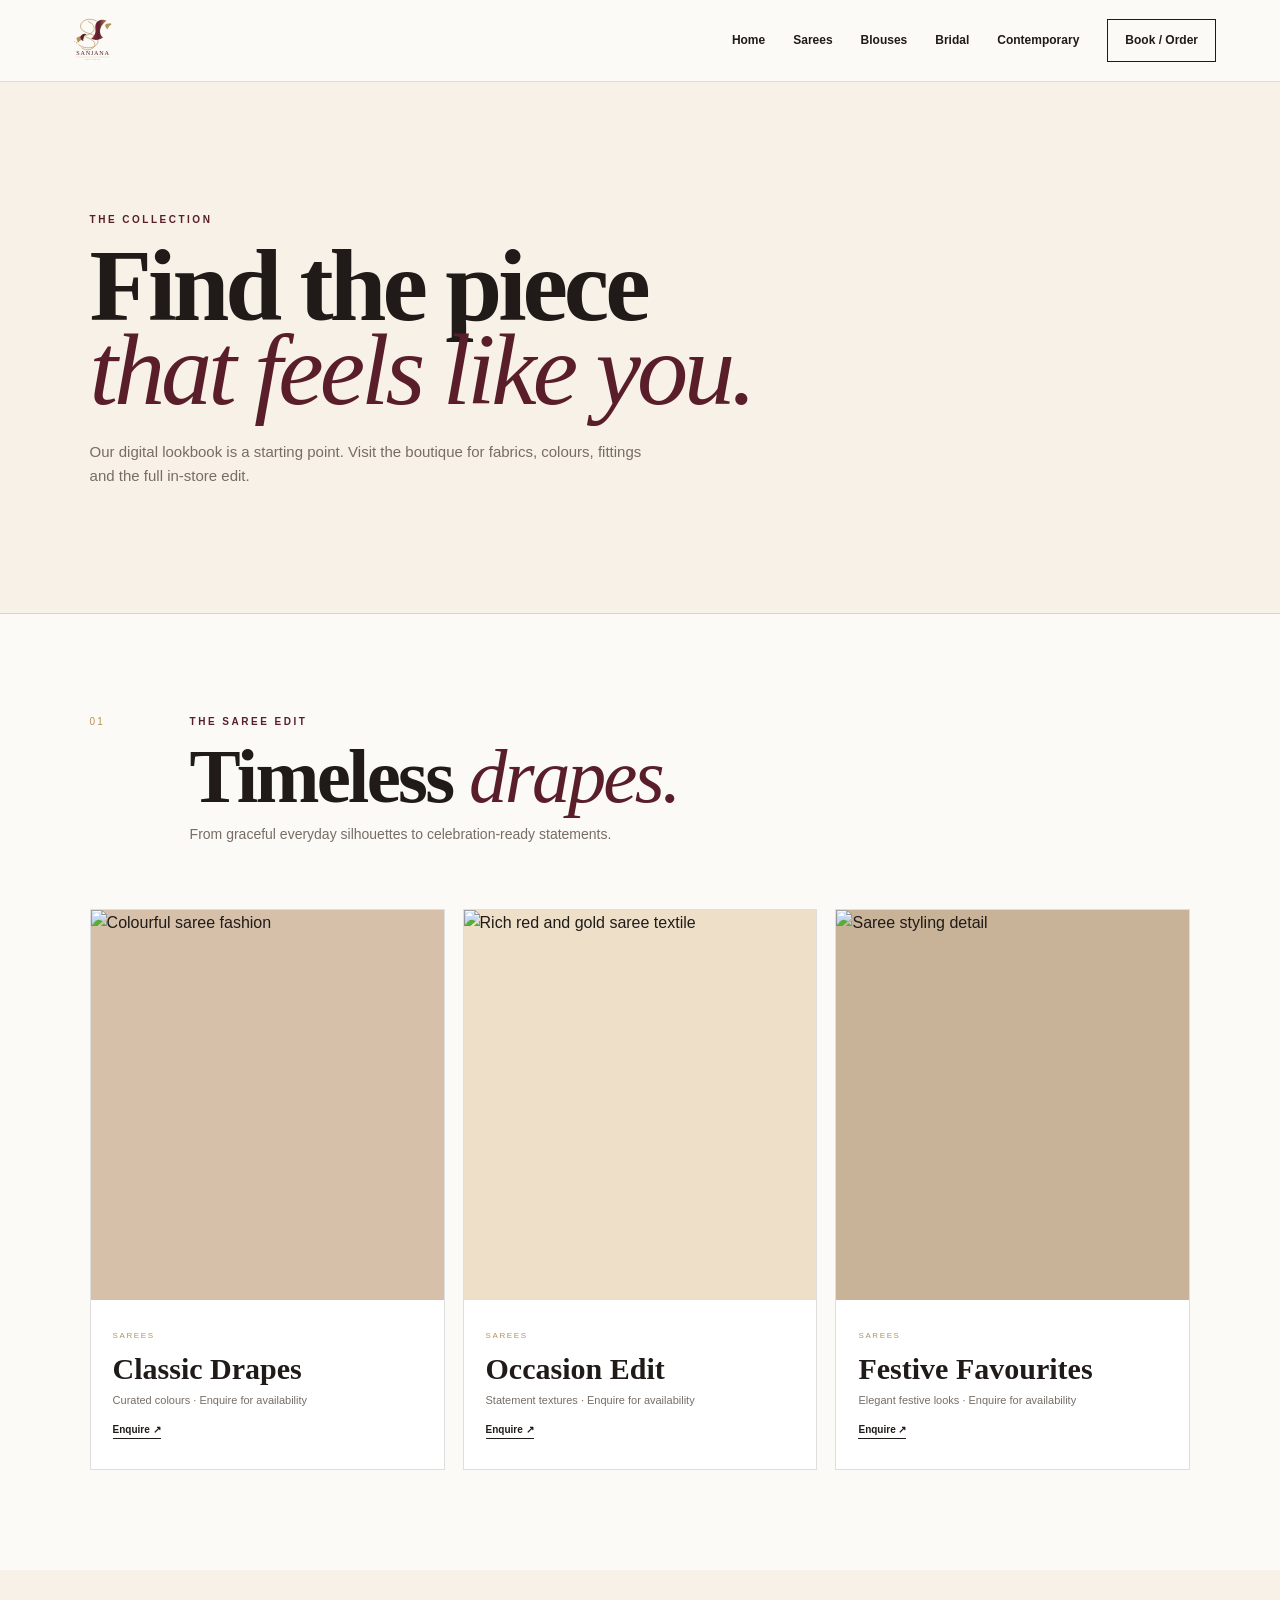
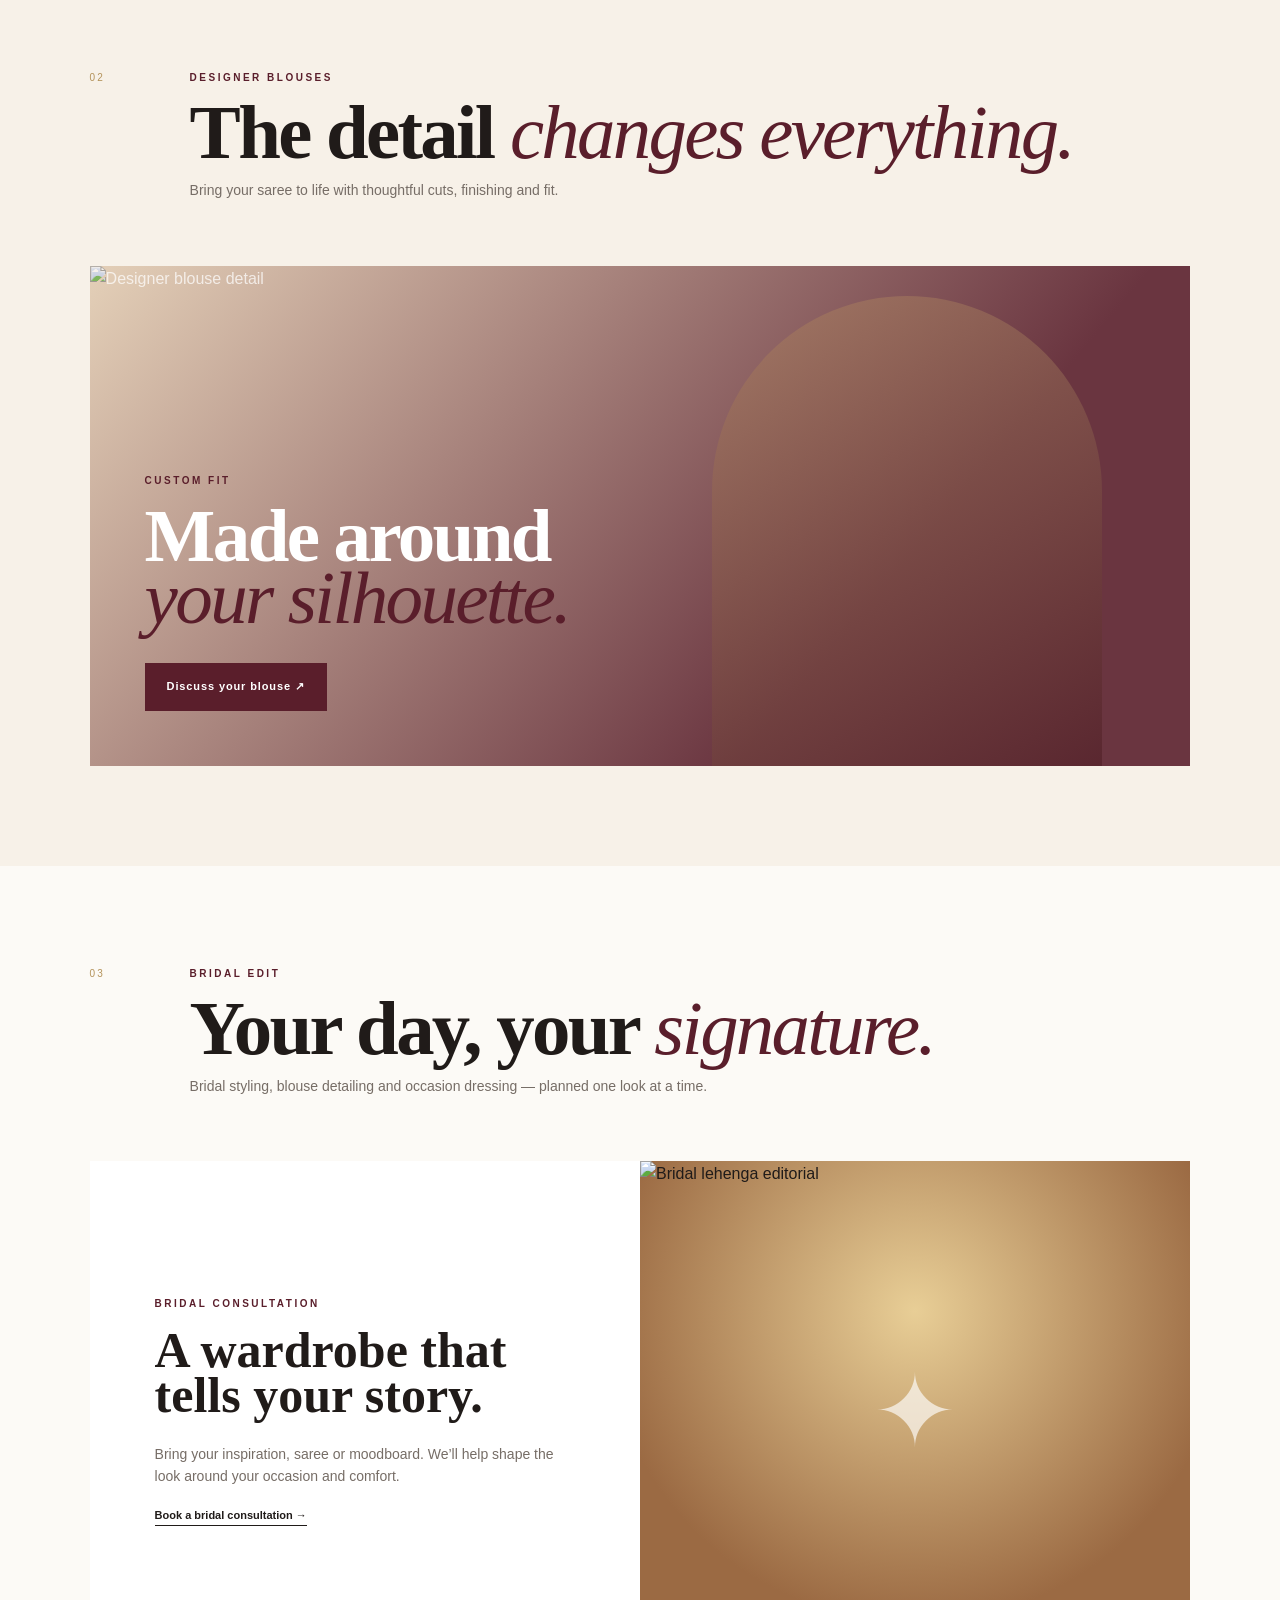
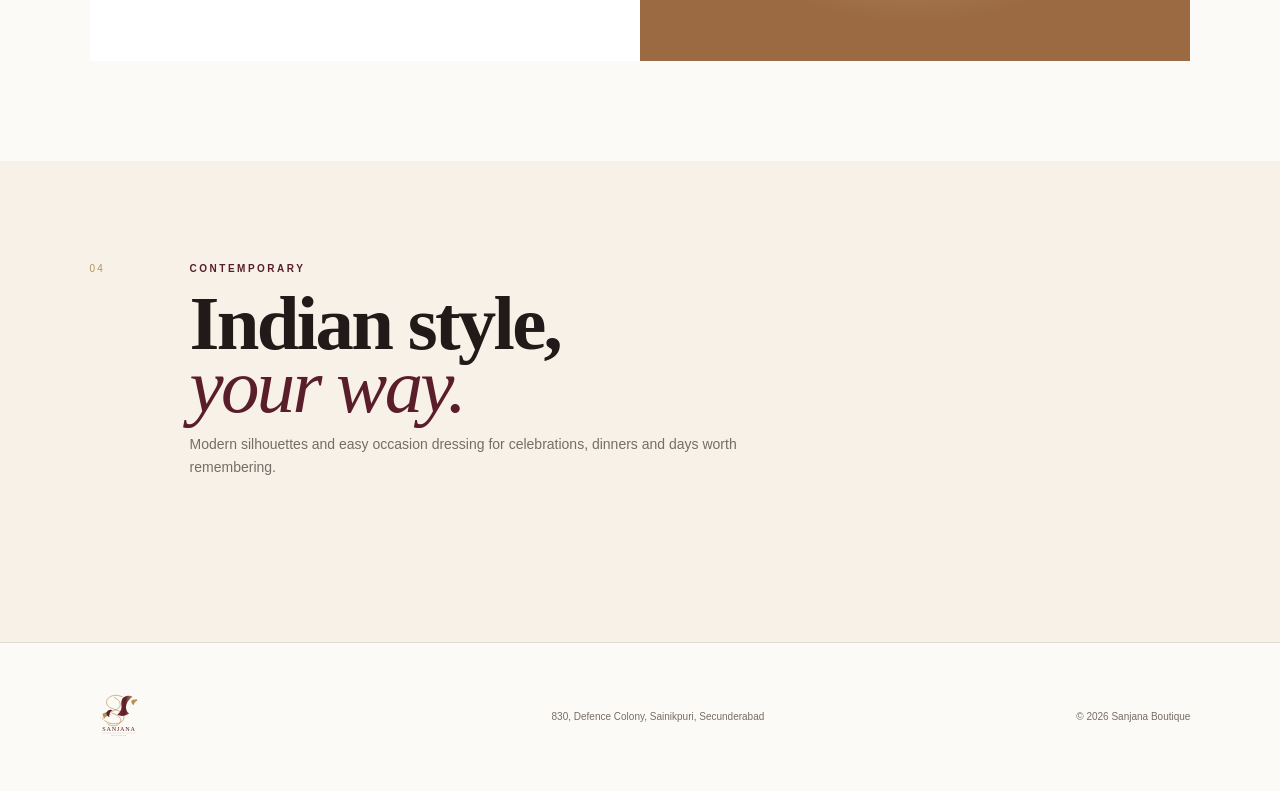
==== commit 2e0df827: "Refine booking navigation" ====
--- a/collections.html
+++ b/collections.html
@@ -1,5 +1,5 @@
 <!doctype html><html lang="en"><head><meta charset="UTF-8"><meta name="viewport" content="width=device-width,initial-scale=1"><meta name="description" content="Explore the Sanjana Boutique collection — sarees, designer blouses, bridal edits and contemporary Indian fashion in Sainikpuri, Secunderabad."><title>Collections | Sanjana Boutique</title><link rel="icon" href="assets/favicon.svg" type="image/svg+xml"><meta property="og:image" content="https://1996kadalijohn.github.io/sanjana-boutique/assets/og-image.svg"><link rel="stylesheet" href="style.css"></head><body>
-<header class="site-header"><a class="brand" href="index.html"><img class="brand-logo" src="assets/sanjana-logo.svg" alt="Sanjana Boutique logo"></a><button class="menu-toggle" aria-label="Open menu" aria-expanded="false"><span></span><span></span></button><nav class="nav"><a href="index.html">Home</a><a href="#sarees">Sarees</a><a href="#blouses">Blouses</a><a href="#bridal">Bridal</a><a href="#contemporary">Contemporary</a><a class="nav-cta" href="index.html#contact">WhatsApp</a></nav></header>
+<header class="site-header"><a class="brand" href="index.html"><img class="brand-logo" src="assets/sanjana-logo.svg" alt="Sanjana Boutique logo"></a><button class="menu-toggle" aria-label="Open menu" aria-expanded="false"><span></span><span></span></button><nav class="nav"><a href="index.html">Home</a><a href="#sarees">Sarees</a><a href="#blouses">Blouses</a><a href="#bridal">Bridal</a><a href="#contemporary">Contemporary</a><a class="nav-cta" href="booking.html">Book / Order</a></nav></header>
 <main><section class="page-hero"><p class="eyebrow">THE COLLECTION</p><h1>Find the piece<br><em>that feels like you.</em></h1><p>Our digital lookbook is a starting point. Visit the boutique for fabrics, colours, fittings and the full in-store edit.</p></section>
 <section class="catalog-section section" id="sarees"><div class="catalog-heading"><span>01</span><div><p class="eyebrow">THE SAREE EDIT</p><h2>Timeless <em>drapes.</em></h2><p>From graceful everyday silhouettes to celebration-ready statements.</p></div></div><div class="product-grid"><article class="product-card visual-1"><div class="product-art"><img src="https://images.pexels.com/photos/35399676/pexels-photo-35399676.jpeg?cs=srgb&dl=pexels-hitesh-kasat-2158472306-35399676.jpg&fm=jpg" alt="Colourful saree fashion" loading="lazy"></div><div><small>SAREES</small><h3>Classic Drapes</h3><p>Curated colours · Enquire for availability</p></div><a href="https://wa.me/917989575937?text=Hi%20Sanjana%20Boutique%2C%20I%27d%20like%20to%20explore%20the%20saree%20collection." target="_blank">Enquire ↗</a></article><article class="product-card visual-2"><div class="product-art"><img src="https://images.pexels.com/photos/5439054/pexels-photo-5439054.jpeg?cs=srgb&dl=pexels-atulchoudharya9-5439054.jpg&fm=jpg" alt="Rich red and gold saree textile" loading="lazy"></div><div><small>SAREES</small><h3>Occasion Edit</h3><p>Statement textures · Enquire for availability</p></div><a href="https://wa.me/917989575937?text=Hi%20Sanjana%20Boutique%2C%20I%27d%20like%20to%20explore%20the%20occasion%20saree%20collection." target="_blank">Enquire ↗</a></article><article class="product-card visual-3"><div class="product-art"><img src="https://images.pexels.com/photos/28752502/pexels-photo-28752502.jpeg?cs=srgb&dl=pexels-adarsh-mp-28752502.jpg&fm=jpg" alt="Saree styling detail" loading="lazy"></div><div><small>SAREES</small><h3>Festive Favourites</h3><p>Elegant festive looks · Enquire for availability</p></div><a href="https://wa.me/917989575937?text=Hi%20Sanjana%20Boutique%2C%20I%27d%20like%20to%20explore%20festive%20sarees." target="_blank">Enquire ↗</a></article></div></section>
 <section class="catalog-section section alt" id="blouses"><div class="catalog-heading"><span>02</span><div><p class="eyebrow">DESIGNER BLOUSES</p><h2>The detail <em>changes everything.</em></h2><p>Bring your saree to life with thoughtful cuts, finishing and fit.</p></div></div><div class="feature-banner blouse-banner"><img class="feature-photo" src="https://images.pexels.com/photos/35399684/pexels-photo-35399684.jpeg?cs=srgb&dl=pexels-hitesh-kasat-2158472306-35399684.jpg&fm=jpg" alt="Designer blouse detail" loading="lazy"><div><p class="eyebrow">CUSTOM FIT</p><h2>Made around<br><em>your silhouette.</em></h2><a class="button button-dark" href="https://wa.me/917989575937?text=Hi%20Sanjana%20Boutique%2C%20I%27d%20like%20to%20discuss%20a%20custom%20blouse." target="_blank">Discuss your blouse ↗</a></div></div></section>
--- a/style.css
+++ b/style.css
@@ -3,3 +3,6 @@
 /* Luxury visual refresh */
 .header-logo{width:156px;height:58px;object-fit:contain;object-position:left center}.hero-photo{grid-template-columns:.88fr 1.12fr;gap:5vw;padding-left:7vw;padding-right:5vw}.hero-photo-wrap{height:min(720px,78vh);min-height:560px;position:relative;overflow:hidden;background:#6d4b43;box-shadow:0 30px 70px rgba(65,42,32,.16)}.hero-photo-wrap:after{content:"";position:absolute;inset:0;background:linear-gradient(180deg,rgba(32,20,18,.02),rgba(32,20,18,.38))}.hero-photo-wrap img{width:100%;height:100%;object-fit:cover;object-position:center 35%;display:block}.hero-photo-caption{position:absolute;z-index:2;left:24px;bottom:22px;right:24px;display:flex;justify-content:space-between;color:#fff;font-size:9px;letter-spacing:.2em}.hero-seal{position:absolute;z-index:3;right:24px;top:24px;width:92px;height:92px;border:1px solid rgba(255,255,255,.65);border-radius:50%;display:grid;place-items:center;text-align:center;color:#fff;font:italic 24px/1 var(--serif);background:rgba(90,30,43,.25);backdrop-filter:blur(5px)}.hero-seal small{font:600 7px var(--sans);letter-spacing:.18em}.photo-card{padding:0;isolation:isolate}.photo-card img{position:absolute;inset:0;width:100%;height:100%;object-fit:cover;z-index:-2;transition:transform .6s}.photo-card:hover img{transform:scale(1.045)}.photo-card:after{content:"";position:absolute;inset:0;z-index:-1;background:linear-gradient(0deg,rgba(22,14,12,.72),rgba(22,14,12,.04) 72%)}.photo-card .card-overlay{position:relative;z-index:2;padding:29px}.photo-card b{position:absolute;z-index:2;right:29px;bottom:29px}.story-photo{height:560px;position:relative;overflow:hidden}.story-photo img{width:76%;height:88%;object-fit:cover;display:block;margin:auto;box-shadow:20px 25px 0 rgba(90,30,43,.07)}.story-stamp{position:absolute;left:5%;bottom:3%;width:100px;height:100px;border-radius:50%;background:var(--wine);color:#fff;display:grid;place-items:center;text-align:center;font:italic 54px/.6 var(--serif);border:1px solid var(--gold)}.story-stamp small{font:600 6px var(--sans);letter-spacing:.18em}.service-link{display:inline-block;margin-top:14px;border-bottom:1px solid var(--ink);font-size:10px;font-weight:600}.photo-gallery .gallery-img{background:#5a1e2b}.gallery-img img{position:absolute;inset:0;width:100%;height:100%;object-fit:cover;transition:transform .6s}.gallery-img:hover img{transform:scale(1.05)}.gallery-img:after{content:"";position:absolute;inset:0;background:linear-gradient(0deg,rgba(20,13,11,.68),transparent 65%)}.gallery-img span{position:relative;z-index:2}.lookbook-cta{display:flex;justify-content:space-between;align-items:center;margin-top:30px;padding-top:25px;border-top:1px solid var(--line)}.lookbook-cta p{margin:0;color:var(--muted);font-size:12px}.social-cta{display:grid;grid-template-columns:1fr .8fr;gap:8vw;align-items:center;background:#fff}.social-cta p:not(.eyebrow){color:var(--muted);max-width:500px;font-size:14px}.social-tile{min-height:280px;background:linear-gradient(145deg,#7b3040,#2d1820);color:#fff;padding:35px;display:flex;flex-direction:column;justify-content:space-between;position:relative;overflow:hidden}.social-tile:before{content:"S";position:absolute;right:-10px;bottom:-70px;font:italic 280px var(--serif);color:rgba(255,255,255,.06)}.social-tile span{font:600 14px var(--sans);letter-spacing:.12em;position:relative}.social-tile b{font:600 11px var(--sans);letter-spacing:.08em;position:relative}.footer-brand{height:auto}.footer-brand .brand-logo{width:150px}
 @media(max-width:800px){.header-logo{width:132px;height:52px}.hero-photo{grid-template-columns:1fr;padding:55px 7vw 25px}.hero-photo-wrap{min-height:470px;height:62vh}.hero-seal{width:75px;height:75px;font-size:20px;right:16px;top:16px}.hero-photo-caption{left:16px;right:16px;bottom:16px}.photo-grid{grid-auto-rows:360px}.photo-card .card-overlay{padding:23px}.photo-card b{right:23px;bottom:23px}.story-photo{height:410px}.story-photo img{width:82%;height:88%}.story-stamp{width:78px;height:78px;font-size:42px;left:1%;bottom:0}.social-cta{grid-template-columns:1fr;gap:35px}.social-tile{min-height:230px}.lookbook-cta{display:block}.lookbook-cta .button{margin-top:18px}.footer-brand .brand-logo{width:130px}}
+
+/* Service imagery layout */
+.service-photo{display:block;position:relative;min-height:560px}.service-photo-bg{position:absolute!important;inset:0;z-index:0!important;opacity:.16!important}.service-photo-bg:after{content:"";position:absolute;inset:0;background:linear-gradient(90deg,var(--paper) 15%,rgba(252,250,246,.78) 48%,rgba(252,250,246,.35))}.service-photo>div:last-child{position:relative;z-index:2;margin-left:105px;padding-top:30px;max-width:760px}.service-photo .service-number{position:relative;z-index:3;margin:0 0 10px}.service-stitching .service-photo-bg:after{background:linear-gradient(90deg,var(--ivory) 10%,rgba(247,241,232,.82) 50%,rgba(247,241,232,.3))}.service-bridal .service-photo-bg:after{background:linear-gradient(90deg,var(--paper) 12%,rgba(252,250,246,.72) 52%,rgba(252,250,246,.25))}@media(max-width:800px){.service-photo{min-height:520px}.service-photo>div:last-child{margin-left:0;padding-top:10px}.service-photo-bg{opacity:.12!important}.service-photo-bg:after{background:linear-gradient(180deg,var(--paper) 8%,rgba(252,250,246,.78) 55%,rgba(252,250,246,.5))}.service-stitching .service-photo-bg:after,.service-bridal .service-photo-bg:after{background:linear-gradient(180deg,var(--ivory) 8%,rgba(247,241,232,.78) 55%,rgba(247,241,232,.5))}}
